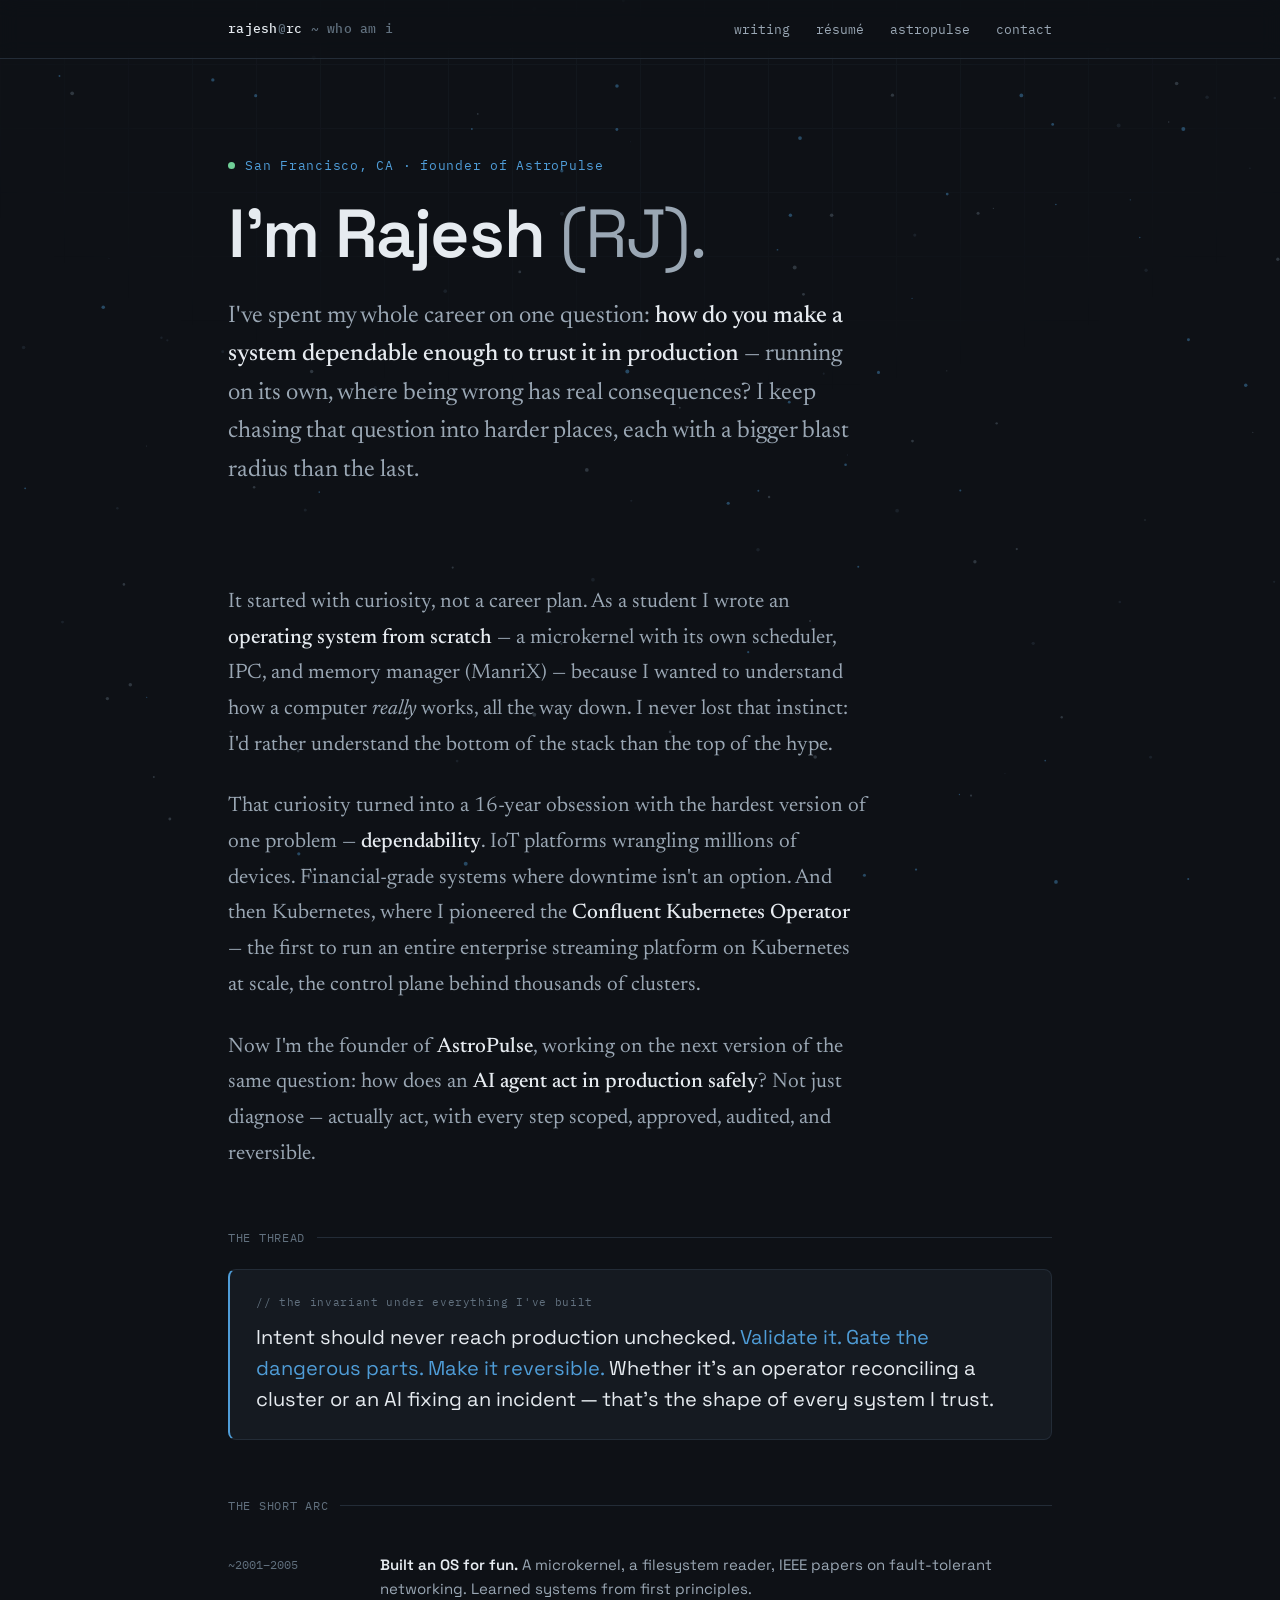
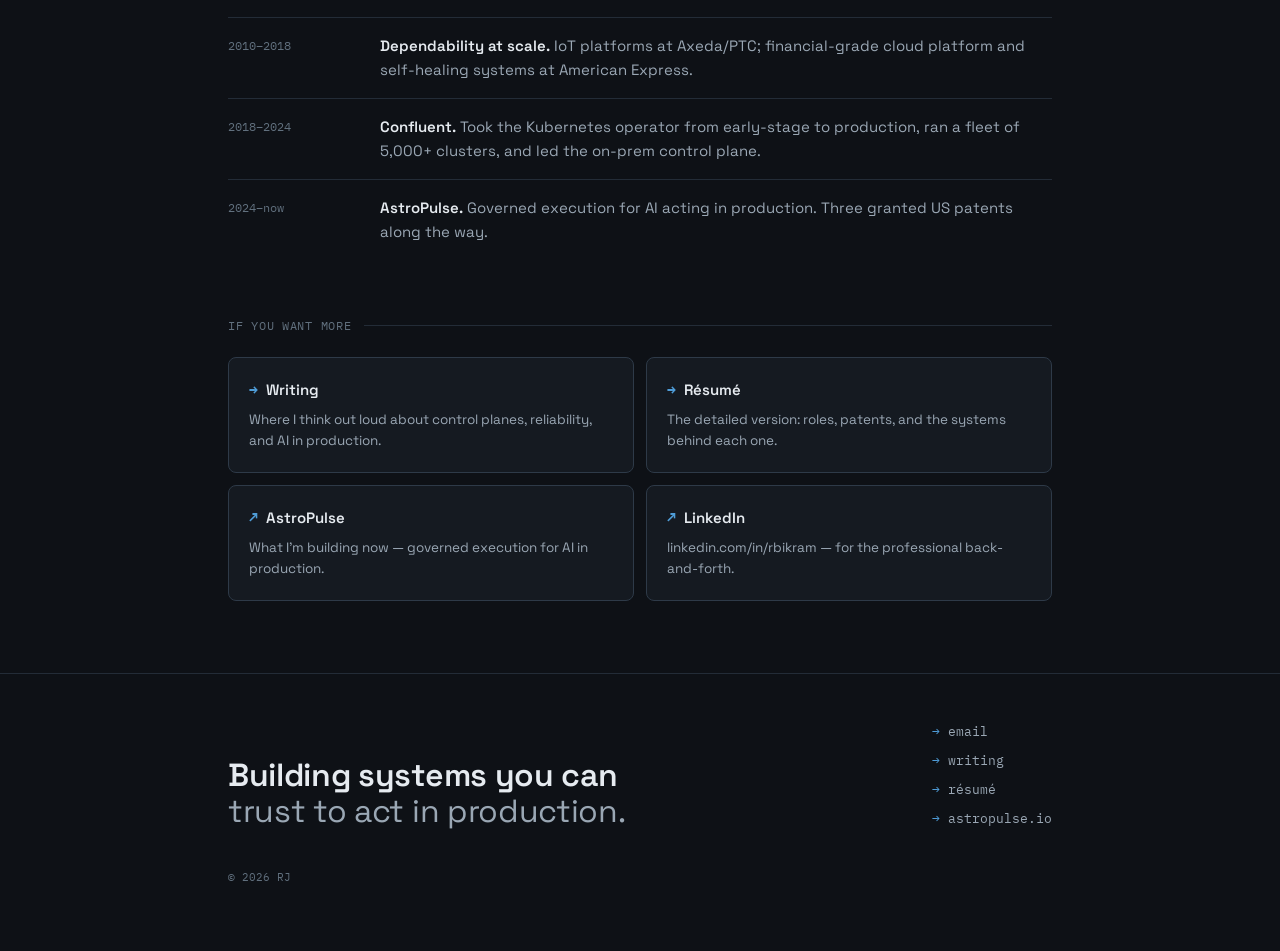
==== index.html @ f3b56bf0 "Tighten hero, expand résumé entries, RJ branding, Makefile, deploy docs - Landing hero: short person" ====
<!DOCTYPE html>
<html lang="en">
<head>
<meta charset="UTF-8" />
<meta name="viewport" content="width=device-width, initial-scale=1.0" />
<title>RJ — Who am I</title>
<meta name="description" content="I'm Rajesh — I build systems you can trust to act when failure isn't an option. 16 years on control planes: from a microkernel OS written for fun, to the Confluent Kubernetes Operator, to AstroPulse, where AI acts in production safely." />
<meta property="og:title" content="RJ — Who am I" />
<meta property="og:description" content="I build systems you can trust to act when failure isn't an option. From a microkernel OS to the Confluent Kubernetes Operator to AstroPulse." />
<meta property="og:type" content="website" />
<link rel="icon" href="favicon.svg" type="image/svg+xml" />
<link rel="preconnect" href="https://fonts.googleapis.com" />
<link rel="preconnect" href="https://fonts.gstatic.com" crossorigin />
<link href="https://fonts.googleapis.com/css2?family=Space+Grotesk:wght@400;500;600;700&family=IBM+Plex+Mono:wght@400;500;600&family=Newsreader:opsz,wght@6..72,400;6..72,500&display=swap" rel="stylesheet" />
<style>
  :root {
    --bg: #0E1116;
    --panel: #151A21;
    --panel-2: #1B222B;
    --line: #232C37;
    --line-bright: #2E3A48;
    --ink: #E6EBF0;
    --ink-dim: #9AA7B4;
    --ink-faint: #61707E;
    --accent: #4F9DD8;
    --accent-dim: #2A4A63;
    --signal: #6FCF97;
    --warn: #D8A14F;
    --display: 'Space Grotesk', sans-serif;
    --mono: 'IBM Plex Mono', monospace;
    --serif: 'Newsreader', serif;
  }

  * { box-sizing: border-box; margin: 0; padding: 0; }

  html { scroll-behavior: smooth; }
  @media (prefers-reduced-motion: reduce) {
    html { scroll-behavior: auto; }
    * { animation: none !important; transition: none !important; }
  }

  body {
    background: var(--bg);
    color: var(--ink);
    font-family: var(--display);
    font-size: 16px;
    line-height: 1.6;
    -webkit-font-smoothing: antialiased;
    overflow-x: hidden;
  }

  ::selection { background: var(--accent-dim); color: #fff; }
  a { color: inherit; text-decoration: none; }
  .wrap { max-width: 880px; margin: 0 auto; padding: 0 28px; }

  /* background grid */
  .grid-bg {
    position: fixed; inset: 0; z-index: 0; pointer-events: none;
    background-image:
      linear-gradient(var(--line) 1px, transparent 1px),
      linear-gradient(90deg, var(--line) 1px, transparent 1px);
    background-size: 64px 64px;
    opacity: 0.25;
    mask-image: radial-gradient(ellipse 80% 60% at 50% 0%, #000 30%, transparent 75%);
  }

  #particle-canvas {
    position: fixed;
    inset: 0;
    z-index: 0;
    pointer-events: none;
    opacity: 0.4;
  }

  /* top bar */
  header.top {
    position: sticky; top: 0; z-index: 50;
    backdrop-filter: blur(10px);
    background: rgba(14,17,22,0.78);
    border-bottom: 1px solid var(--line);
  }
  .top-inner { display: flex; align-items: center; justify-content: space-between; height: 58px; max-width: 880px; margin: 0 auto; padding: 0 28px; }
  .brand { font-family: var(--mono); font-size: 13px; letter-spacing: 0.02em; color: var(--ink); font-weight: 500; white-space: nowrap; }
  .brand .dim { color: var(--ink-faint); }
  nav.links { display: flex; gap: 26px; }
  nav.links a { font-family: var(--mono); font-size: 12.5px; color: var(--ink-dim); transition: color .15s; }
  nav.links a:hover { color: var(--accent); }
  @media (max-width: 640px){ nav.links { gap: 16px; } nav.links a:nth-child(3){ display:none; } .brand-suf{ display:none; } }

  /* hero */
  section.hero { position: relative; z-index: 1; padding: 96px 0 56px; }
  .eyebrow {
    font-family: var(--mono); font-size: 12.5px; color: var(--accent);
    letter-spacing: 0.06em; margin-bottom: 24px; display: flex; align-items: center; gap: 10px;
  }
  .eyebrow .dot { width: 7px; height: 7px; border-radius: 50%; background: var(--signal); box-shadow: 0 0 0 0 rgba(111,207,151,.5); animation: pulse 2.6s infinite; }
  @keyframes pulse { 0%{box-shadow:0 0 0 0 rgba(111,207,151,.45);} 70%{box-shadow:0 0 0 7px rgba(111,207,151,0);} 100%{box-shadow:0 0 0 0 rgba(111,207,151,0);} }

  h1.hero-title {
    font-family: var(--display); font-weight: 600; letter-spacing: -0.02em;
    font-size: clamp(38px, 7vw, 68px); line-height: 1.03; margin-bottom: 28px;
  }
  h1.hero-title .soft { color: var(--ink-dim); font-weight: 400; }
  .hero-lede {
    font-family: var(--serif); font-size: clamp(19px, 2.6vw, 24px); line-height: 1.6;
    color: var(--ink-dim); max-width: 640px;
  }
  .hero-lede strong { color: var(--ink); font-weight: 500; }

  /* prose story */
  section.story { position: relative; z-index: 1; padding: 40px 0 8px; }
  .story p {
    font-family: var(--serif); font-size: clamp(18px, 2.2vw, 21px); line-height: 1.7;
    color: var(--ink-dim); max-width: 640px; margin-bottom: 26px;
  }
  .story p strong { color: var(--ink); font-weight: 500; }
  .story p a { color: var(--accent); border-bottom: 1px solid var(--accent-dim); transition: border-color .15s; }
  .story p a:hover { border-color: var(--accent); }

  .sec-label {
    font-family: var(--mono); font-size: 12px; color: var(--ink-faint);
    letter-spacing: 0.06em; text-transform: uppercase; margin: 56px 0 22px;
    display: flex; align-items: center; gap: 12px;
  }
  .sec-label::after { content: ""; flex: 1; height: 1px; background: var(--line); }

  /* the thread — pulled out, mono, like a system invariant */
  .thread {
    border: 1px solid var(--line); border-left: 2px solid var(--accent);
    background: var(--panel); border-radius: 8px; padding: 24px 26px; margin: 8px 0 8px;
  }
  .thread .k { font-family: var(--mono); font-size: 11px; color: var(--ink-faint); letter-spacing: .06em; margin-bottom: 10px; }
  .thread p { font-family: var(--display); font-size: clamp(17px, 2.2vw, 20px); line-height: 1.55; color: var(--ink); max-width: none; margin: 0; }
  .thread p em { color: var(--accent); font-style: normal; }

  /* timeline chips */
  .arc { display: flex; flex-direction: column; gap: 0; margin-top: 4px; }
  .arc .step { display: grid; grid-template-columns: 130px 1fr; gap: 22px; padding: 16px 0; border-top: 1px solid var(--line); }
  .arc .step:first-child { border-top: none; }
  .arc .when { font-family: var(--mono); font-size: 12px; color: var(--ink-faint); padding-top: 2px; }
  .arc .what { font-size: 15px; color: var(--ink-dim); line-height: 1.6; }
  .arc .what b { color: var(--ink); font-weight: 600; }
  .arc .what a { color: var(--accent); }
  .arc .what a:hover { text-decoration: underline; }
  @media (max-width: 600px){ .arc .step { grid-template-columns: 1fr; gap: 4px; } }

  /* cards / links out */
  .cards { display: grid; grid-template-columns: 1fr 1fr; gap: 12px; margin-top: 4px; }
  .card {
    border: 1px solid var(--line-bright); border-radius: 8px; background: var(--panel);
    padding: 20px; transition: border-color .15s, transform .15s;
    display: block;
  }
  .card:hover { border-color: var(--accent-dim); transform: translateY(-2px); }
  .card .t { font-family: var(--display); font-weight: 600; font-size: 15px; color: var(--ink); display: flex; align-items: center; gap: 8px; }
  .card .t .ar { color: var(--accent); font-family: var(--mono); }
  .card .d { font-size: 13.5px; color: var(--ink-dim); margin-top: 8px; line-height: 1.55; }
  @media (max-width: 560px){ .cards { grid-template-columns: 1fr; } }

  /* footer */
  footer.foot { position: relative; z-index: 1; border-top: 1px solid var(--line); padding: 48px 0 64px; margin-top: 64px; }
  .foot-grid { display: flex; justify-content: space-between; align-items: flex-end; flex-wrap: wrap; gap: 24px; }
  .foot-cta { font-family: var(--display); font-weight: 600; font-size: clamp(22px, 4vw, 32px); letter-spacing: -0.01em; line-height: 1.12; }
  .foot-cta .soft { color: var(--ink-dim); font-weight: 400; }
  .foot-links { display: flex; flex-direction: column; gap: 8px; }
  .foot-links a { font-family: var(--mono); font-size: 13px; color: var(--ink-dim); transition: .15s; display: inline-flex; gap: 8px; align-items: center; }
  .foot-links a:hover { color: var(--accent); }
  .foot-links a .ar { color: var(--accent); }
  .foot-base { font-family: var(--mono); font-size: 11px; color: var(--ink-faint); margin-top: 40px; display: flex; justify-content: space-between; flex-wrap: wrap; gap: 10px; }

  /* reveal — only hidden when JS present, so no-JS / crawlers / previews see everything */
  .js .reveal { opacity: 0; transform: translateY(14px); transition: opacity .6s ease, transform .6s ease; }
  .js .reveal.in { opacity: 1; transform: none; }
  @media (prefers-reduced-motion: reduce){ .js .reveal { opacity: 1; transform: none; } }

  :focus-visible { outline: 2px solid var(--accent); outline-offset: 3px; border-radius: 3px; }
</style>
</head>
<body>
<div class="grid-bg" aria-hidden="true"></div>
<canvas id="particle-canvas" aria-hidden="true"></canvas>

<header class="top">
  <div class="top-inner">
    <div class="brand"><a href="index.html" title="Home">rajesh<span class="dim">@</span>rc</a><span class="dim brand-suf"> ~ who am i</span></div>
    <nav class="links">
      <a href="blog/index.html" title="Read my writing">writing</a>
      <a href="resume.html" title="My résumé">résumé</a>
      <a href="https://astropulse.io" target="_blank" rel="noopener" title="AstroPulse — what I'm building">astropulse</a>
      <a href="#contact" title="Get in touch">contact</a>
    </nav>
  </div>
</header>

<main>
  <!-- HERO -->
  <section class="hero">
    <div class="wrap">
      <div class="eyebrow reveal"><span class="dot"></span> San Francisco, CA · founder of AstroPulse</div>
      <h1 class="hero-title reveal">I'm Rajesh <span class="soft">(RJ).</span></h1>
      <p class="hero-lede reveal">
        I've spent my whole career on one question: <strong>how do you make a system dependable enough
        to trust it in production</strong> — running on its own, where being wrong has real consequences?
        I keep chasing that question into harder places, each with a bigger blast radius than the last.
      </p>
    </div>
  </section>

  <!-- STORY -->
  <section class="story">
    <div class="wrap">
      <p class="reveal">
        It started with curiosity, not a career plan. As a student I wrote an <strong>operating system from
        scratch</strong> — a microkernel with its own scheduler, IPC, and memory manager (ManriX) —
        because I wanted to understand how a computer <em>really</em> works, all the way down. I never lost
        that instinct: I'd rather understand the bottom of the stack than the top of the hype.
      </p>
      <p class="reveal">
        That curiosity turned into a 16-year obsession with the hardest version of one problem —
        <strong>dependability</strong>. IoT platforms wrangling millions of devices. Financial-grade systems
        where downtime isn't an option. And then Kubernetes, where I pioneered the
        <strong>Confluent Kubernetes Operator</strong> — the first to run an entire enterprise streaming
        platform on Kubernetes at scale, the control plane behind thousands of clusters.
      </p>
      <p class="reveal">
        Now I'm the founder of <strong>AstroPulse</strong>, working on the next version of the same question:
        how does an <strong>AI agent act in production safely</strong>? Not just diagnose — actually act, with
        every step scoped, approved, audited, and reversible.
      </p>

      <!-- THE THREAD -->
      <div class="sec-label reveal">the thread</div>
      <div class="thread reveal">
        <div class="k">// the invariant under everything I've built</div>
        <p>Intent should never reach production unchecked. <em>Validate it. Gate the dangerous parts. Make it reversible.</em> Whether it's an operator reconciling a cluster or an AI fixing an incident — that's the shape of every system I trust.</p>
      </div>

      <!-- THE ARC -->
      <div class="sec-label reveal">the short arc</div>
      <div class="arc reveal">
        <div class="step">
          <div class="when">~2001–2005</div>
          <div class="what"><b>Built an OS for fun.</b> A microkernel, a filesystem reader, IEEE papers on fault-tolerant networking. Learned systems from first principles.</div>
        </div>
        <div class="step">
          <div class="when">2010–2018</div>
          <div class="what"><b>Dependability at scale.</b> IoT platforms at Axeda/PTC; financial-grade cloud platform and self-healing systems at American Express.</div>
        </div>
        <div class="step">
          <div class="when">2018–2024</div>
          <div class="what"><b>Confluent.</b> Took the Kubernetes operator from early-stage to production, ran a fleet of 5,000+ clusters, and led the on-prem control plane.</div>
        </div>
        <div class="step">
          <div class="when">2024–now</div>
          <div class="what"><b>AstroPulse.</b> Governed execution for AI acting in production. Three granted US patents along the way.</div>
        </div>
      </div>

      <!-- WHERE TO GO -->
      <div class="sec-label reveal">if you want more</div>
      <div class="cards reveal">
        <a class="card" href="blog/index.html" title="Read my writing">
          <div class="t"><span class="ar">→</span> Writing</div>
          <div class="d">Where I think out loud about control planes, reliability, and AI in production.</div>
        </a>
        <a class="card" href="resume.html" title="My résumé">
          <div class="t"><span class="ar">→</span> Résumé</div>
          <div class="d">The detailed version: roles, patents, and the systems behind each one.</div>
        </a>
        <a class="card" href="https://astropulse.io" target="_blank" rel="noopener" title="AstroPulse — what I'm building">
          <div class="t"><span class="ar">↗</span> AstroPulse</div>
          <div class="d">What I'm building now — governed execution for AI in production.</div>
        </a>
        <a class="card" href="https://www.linkedin.com/in/rbikram/" target="_blank" rel="noopener" title="Connect on LinkedIn">
          <div class="t"><span class="ar">↗</span> LinkedIn</div>
          <div class="d">linkedin.com/in/rbikram — for the professional back-and-forth.</div>
        </a>
      </div>
    </div>
  </section>
</main>

<!-- CONTACT / FOOTER -->
<footer class="foot" id="contact">
  <div class="wrap">
    <div class="foot-grid">
      <div class="foot-cta reveal">
        Building systems you can<br /><span class="soft">trust to act in production.</span>
      </div>
      <div class="foot-links reveal">
        <a class="email-link" data-u="rajesh.rc" data-d="gmail.com" href="#" title="Email me"><span class="ar">→</span> email</a>
        <a href="blog/index.html" title="Read my writing"><span class="ar">→</span> writing</a>
        <a href="resume.html" title="My résumé"><span class="ar">→</span> résumé</a>
        <a href="https://astropulse.io" target="_blank" rel="noopener" title="AstroPulse — what I'm building"><span class="ar">→</span> astropulse.io</a>
      </div>
    </div>
    <div class="foot-base">
      <span>© <span class="year">2026</span> RJ</span>
    </div>
  </div>
</footer>

<script>
  document.documentElement.classList.add('js');
  // copyright year, kept current automatically (HTML has a fallback for no-JS)
  document.querySelectorAll('.year').forEach((e) => { e.textContent = new Date().getFullYear(); });
  // assemble email at runtime so it never appears in the page source (anti-scrape)
  document.querySelectorAll('.email-link').forEach((a) => {
    const addr = a.dataset.u + '@' + a.dataset.d;
    a.setAttribute('href', 'mailto:' + addr);
    a.setAttribute('aria-label', 'Email ' + addr);
  });
  const io = new IntersectionObserver((entries) => {
    for (const e of entries) {
      if (e.isIntersecting) { e.target.classList.add('in'); io.unobserve(e.target); }
    }
  }, { threshold: 0.12, rootMargin: '0px 0px -40px 0px' });
  document.querySelectorAll('.reveal').forEach((el, i) => {
    el.style.transitionDelay = Math.min(i * 35, 180) + 'ms';
    io.observe(el);
  });
</script>
<script>
  const canvas = document.getElementById('particle-canvas');
  const ctx = canvas.getContext('2d');
  let particles = [];
  let mouse = { x: null, y: null, radius: 100 };

  function resizeCanvas() {
    canvas.width = window.innerWidth;
    canvas.height = window.innerHeight;
  }
  window.addEventListener('resize', resizeCanvas);
  resizeCanvas();

  window.addEventListener('mousemove', (e) => {
    mouse.x = e.x;
    mouse.y = e.y;
  });
  window.addEventListener('mouseout', () => {
    mouse.x = null;
    mouse.y = null;
  });

  class Particle {
    constructor(x, y, dirX, dirY, size, color) {
      this.x = x;
      this.y = y;
      this.dirX = dirX;
      this.dirY = dirY;
      this.size = size;
      this.color = color;
      this.baseX = this.x;
      this.baseY = this.y;
      this.density = (Math.random() * 30) + 10;
    }
    draw() {
      ctx.beginPath();
      ctx.arc(this.x, this.y, this.size, 0, Math.PI * 2, false);
      ctx.fillStyle = this.color;
      ctx.fill();
    }
    update() {
      let dx = mouse.x - this.x;
      let dy = mouse.y - this.y;
      let distance = Math.sqrt(dx * dx + dy * dy);
      let forceDirX = dx / distance;
      let forceDirY = dy / distance;
      let maxDist = mouse.radius;
      let force = (maxDist - distance) / maxDist;
      let dirX = this.dirX;
      let dirY = this.dirY;

      if (distance < mouse.radius) {
        dirX -= forceDirX * force * this.density * 0.1;
        dirY -= forceDirY * force * this.density * 0.1;
      }

      if (this.x > canvas.width || this.x < 0) { this.dirX = -this.dirX; }
      if (this.y > canvas.height || this.y < 0) { this.dirY = -this.dirY; }
      
      this.x += this.dirX;
      this.y += this.dirY;
      this.draw();
    }
  }

  function init() {
    particles = [];
    const particleCount = Math.floor((canvas.width * canvas.height) / 9000);
    const colors = ['#2E3A48', '#4F9DD8', '#61707E'];
    for (let i = 0; i < particleCount; i++) {
      let size = (Math.random() * 1.5) + 0.5;
      let x = (Math.random() * (innerWidth - size * 2) + size);
      let y = (Math.random() * (innerHeight - size * 2) + size);
      let dirX = (Math.random() * .4) - .2;
      let dirY = (Math.random() * .4) - .2;
      let color = colors[Math.floor(Math.random() * colors.length)];
      particles.push(new Particle(x, y, dirX, dirY, size, color));
    }
  }

  function animate() {
    requestAnimationFrame(animate);
    ctx.clearRect(0, 0, innerWidth, innerHeight);
    for (let i = 0; i < particles.length; i++) {
      particles[i].update();
    }
  }

  init();
  animate();

  // Re-init on resize to adjust particle density
  let resizeTimer;
  window.addEventListener('resize', () => {
    clearTimeout(resizeTimer);
    resizeTimer = setTimeout(() => {
      resizeCanvas();
      init();
    }, 250);
  });
</script>
</body>
</html>
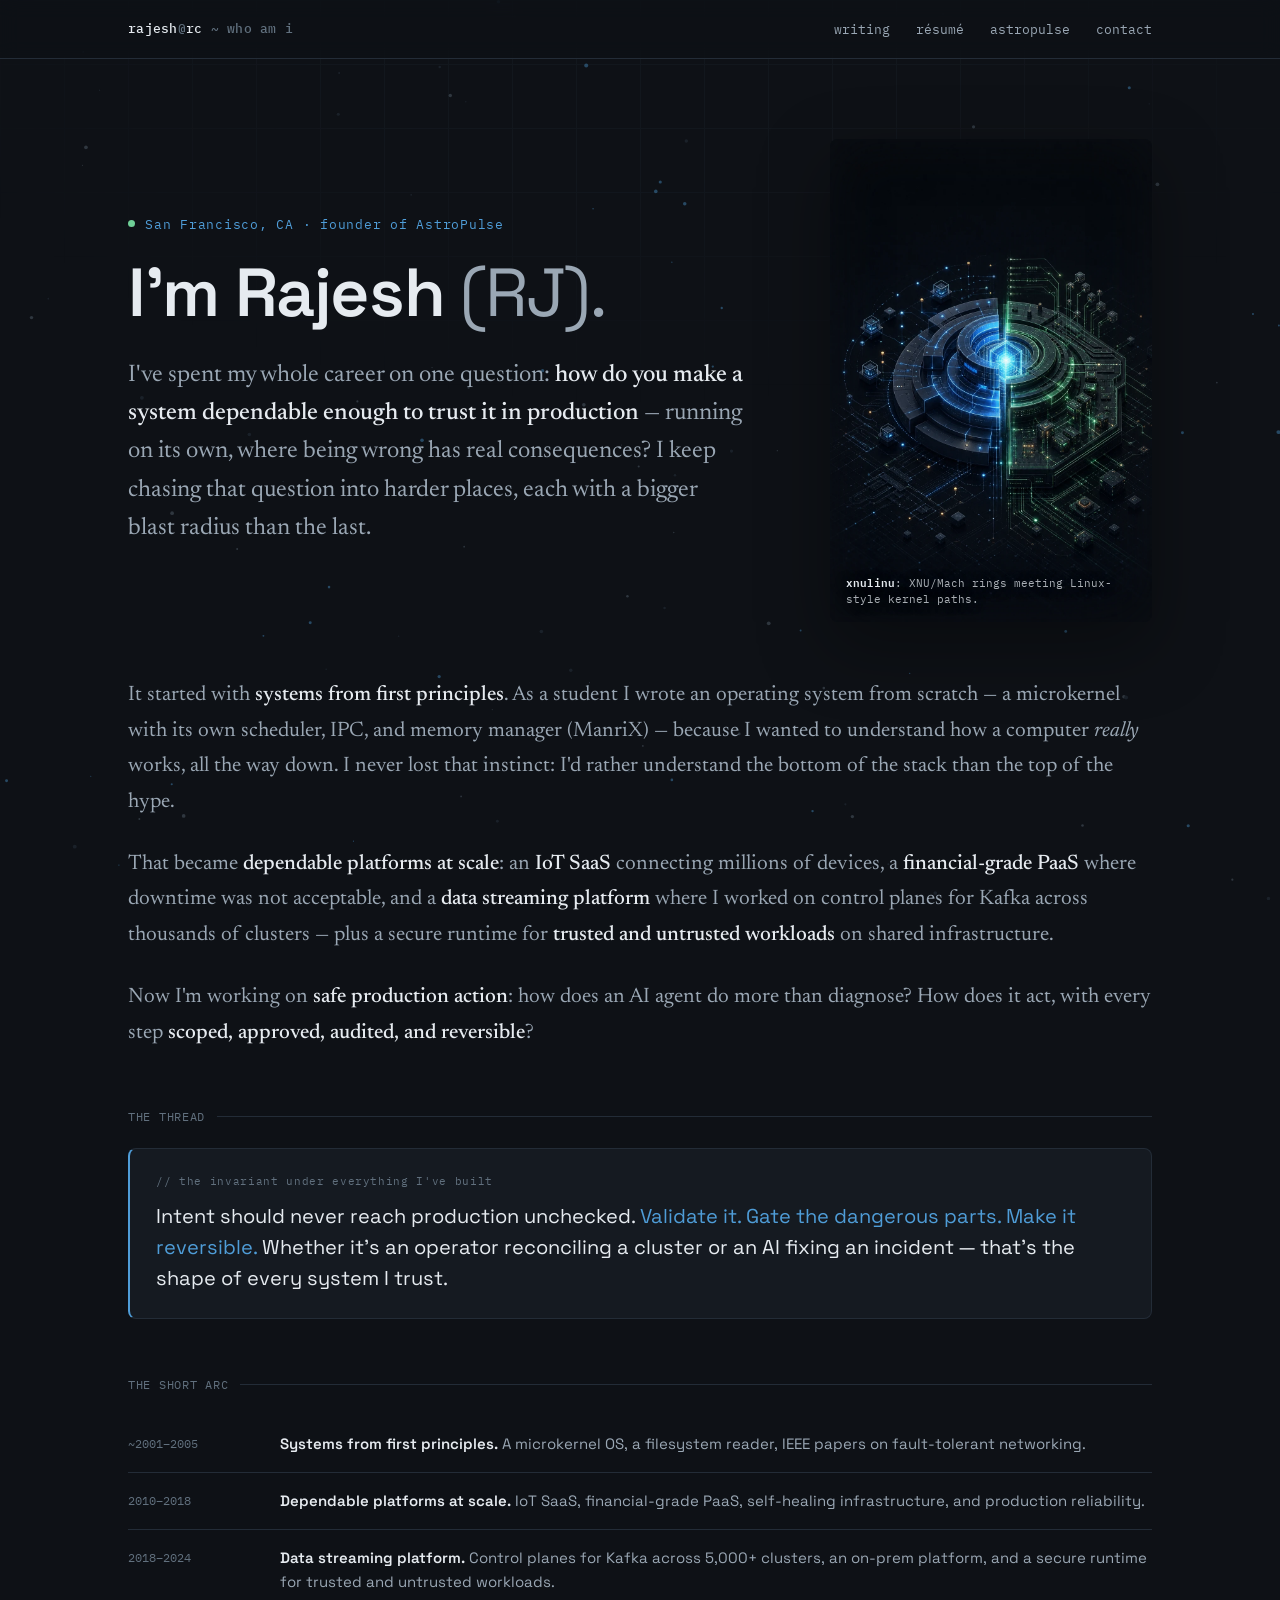
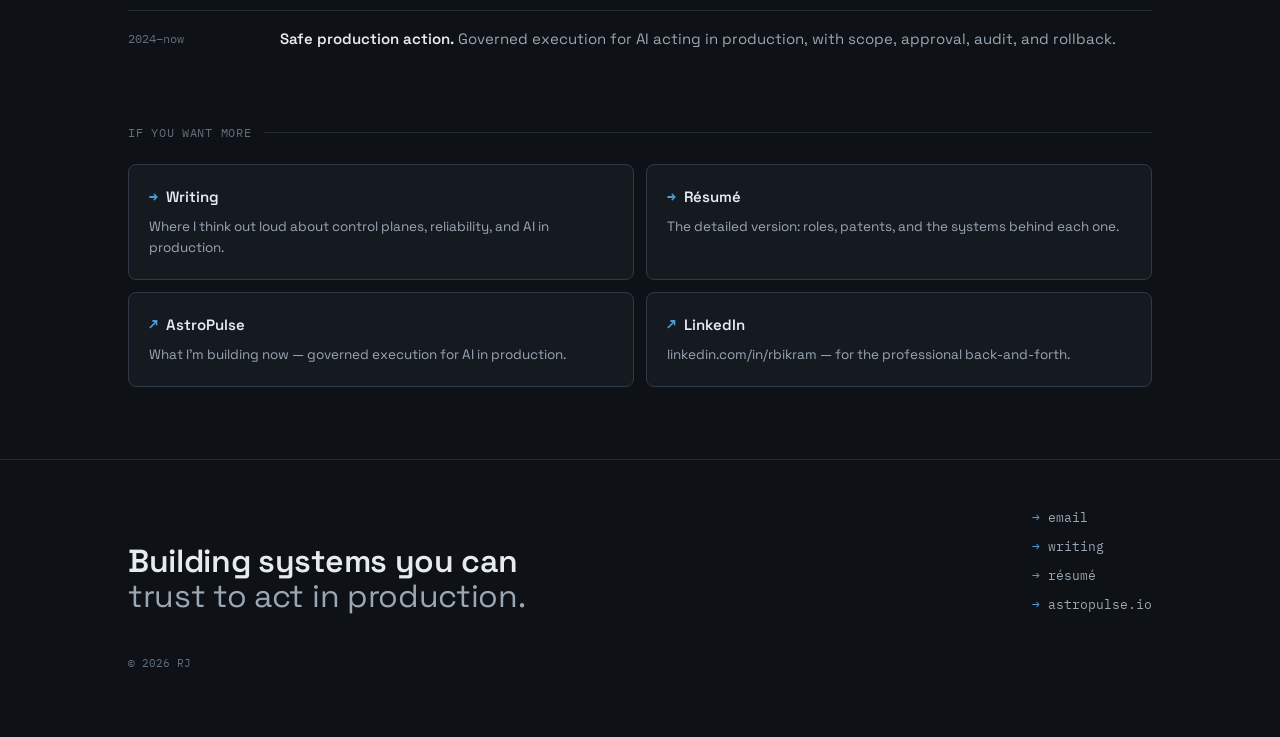
==== commit 76c7af7a: "Add image-driven blog layout and landing hero visual - Landing: hero image panel on the right (kerne" ====
--- a/index.html
+++ b/index.html
@@ -51,7 +51,7 @@
 
   ::selection { background: var(--accent-dim); color: #fff; }
   a { color: inherit; text-decoration: none; }
-  .wrap { max-width: 880px; margin: 0 auto; padding: 0 28px; }
+  .wrap { max-width: 1080px; margin: 0 auto; padding: 0 28px; }
 
   /* background grid */
   .grid-bg {
@@ -79,7 +79,7 @@
     background: rgba(14,17,22,0.78);
     border-bottom: 1px solid var(--line);
   }
-  .top-inner { display: flex; align-items: center; justify-content: space-between; height: 58px; max-width: 880px; margin: 0 auto; padding: 0 28px; }
+  .top-inner { display: flex; align-items: center; justify-content: space-between; height: 58px; max-width: 1080px; margin: 0 auto; padding: 0 28px; }
   .brand { font-family: var(--mono); font-size: 13px; letter-spacing: 0.02em; color: var(--ink); font-weight: 500; white-space: nowrap; }
   .brand .dim { color: var(--ink-faint); }
   nav.links { display: flex; gap: 26px; }
@@ -88,7 +88,7 @@
   @media (max-width: 640px){ nav.links { gap: 16px; } nav.links a:nth-child(3){ display:none; } .brand-suf{ display:none; } }
 
   /* hero */
-  section.hero { position: relative; z-index: 1; padding: 96px 0 56px; }
+  section.hero { position: relative; z-index: 1; padding: 80px 0 28px; }
   .eyebrow {
     font-family: var(--mono); font-size: 12.5px; color: var(--accent);
     letter-spacing: 0.06em; margin-bottom: 24px; display: flex; align-items: center; gap: 10px;
@@ -96,6 +96,13 @@
   .eyebrow .dot { width: 7px; height: 7px; border-radius: 50%; background: var(--signal); box-shadow: 0 0 0 0 rgba(111,207,151,.5); animation: pulse 2.6s infinite; }
   @keyframes pulse { 0%{box-shadow:0 0 0 0 rgba(111,207,151,.45);} 70%{box-shadow:0 0 0 7px rgba(111,207,151,0);} 100%{box-shadow:0 0 0 0 rgba(111,207,151,0);} }
 
+  .hero-wrap {
+    display: grid;
+    grid-template-columns: minmax(0, 620px) minmax(260px, 1fr);
+    gap: clamp(36px, 7vw, 82px);
+    align-items: center;
+  }
+  .hero-copy { min-width: 0; }
   h1.hero-title {
     font-family: var(--display); font-weight: 600; letter-spacing: -0.02em;
     font-size: clamp(38px, 7vw, 68px); line-height: 1.03; margin-bottom: 28px;
@@ -106,12 +113,102 @@
     color: var(--ink-dim); max-width: 640px;
   }
   .hero-lede strong { color: var(--ink); font-weight: 500; }
+  .hero-visual {
+    position: relative;
+    width: 100%;
+    margin-left: auto;
+    aspect-ratio: 2 / 3;
+    border-radius: 8px;
+    overflow: hidden;
+    background: var(--panel);
+    box-shadow: 0 24px 70px rgba(0, 0, 0, 0.34);
+  }
+  .hero-visual img {
+    display: block;
+    width: 100%;
+    height: 100%;
+    object-fit: cover;
+  }
+  .hero-visual::before,
+  .hero-visual::after {
+    content: "";
+    position: absolute;
+    inset: 0;
+    pointer-events: none;
+    z-index: 1;
+  }
+  .hero-visual::before {
+    background:
+      linear-gradient(180deg, transparent 0%, rgba(111, 207, 151, 0.13) 48%, transparent 52%),
+      linear-gradient(90deg, rgba(79, 157, 216, 0.16), transparent 42%, rgba(111, 207, 151, 0.12));
+    mix-blend-mode: screen;
+    opacity: 0.58;
+    transform: translateY(-100%);
+    animation: kernel-scan 6.5s ease-in-out infinite;
+  }
+  .hero-visual::after {
+    border-radius: 8px;
+    box-shadow: inset 0 0 55px rgba(14, 17, 22, 0.76);
+  }
+  .hero-legend {
+    position: absolute;
+    left: 16px;
+    right: 16px;
+    bottom: 14px;
+    z-index: 2;
+    font-family: var(--mono);
+    font-size: 11px;
+    line-height: 1.45;
+    color: rgba(230, 235, 240, 0.74);
+    text-shadow: 0 1px 12px rgba(0, 0, 0, 0.8);
+  }
+  .hero-legend b { color: var(--ink); font-weight: 600; }
+  .kernel-signal {
+    position: absolute;
+    border: 1px solid rgba(111, 207, 151, 0.35);
+    border-radius: 50%;
+    opacity: 0;
+    pointer-events: none;
+    animation: kernel-ping 4.8s ease-out infinite;
+  }
+  .kernel-signal.one {
+    width: 32%;
+    aspect-ratio: 1;
+    left: 34%;
+    top: 39%;
+  }
+  .kernel-signal.two {
+    width: 54%;
+    aspect-ratio: 1;
+    left: 23%;
+    top: 28%;
+    animation-delay: 1.45s;
+    border-color: rgba(79, 157, 216, 0.34);
+  }
+  @keyframes kernel-scan {
+    0%, 18% { transform: translateY(-100%); }
+    55%, 100% { transform: translateY(100%); }
+  }
+  @keyframes kernel-ping {
+    0% { transform: scale(0.72); opacity: 0; }
+    18% { opacity: 0.42; }
+    72%, 100% { transform: scale(1.22); opacity: 0; }
+  }
+  @media (max-width: 880px) {
+    section.hero { padding-top: 74px; }
+    .hero-wrap { grid-template-columns: 1fr; }
+    .hero-visual {
+      width: min(100%, 460px);
+      margin: 8px auto 0;
+      aspect-ratio: 16 / 11;
+    }
+  }
 
   /* prose story */
-  section.story { position: relative; z-index: 1; padding: 40px 0 8px; }
+  section.story { position: relative; z-index: 1; padding: 28px 0 8px; }
   .story p {
     font-family: var(--serif); font-size: clamp(18px, 2.2vw, 21px); line-height: 1.7;
-    color: var(--ink-dim); max-width: 640px; margin-bottom: 26px;
+    color: var(--ink-dim); margin-bottom: 26px;
   }
   .story p strong { color: var(--ink); font-weight: 500; }
   .story p a { color: var(--accent); border-bottom: 1px solid var(--accent-dim); transition: border-color .15s; }
@@ -195,14 +292,22 @@
 <main>
   <!-- HERO -->
   <section class="hero">
-    <div class="wrap">
-      <div class="eyebrow reveal"><span class="dot"></span> San Francisco, CA · founder of AstroPulse</div>
-      <h1 class="hero-title reveal">I'm Rajesh <span class="soft">(RJ).</span></h1>
-      <p class="hero-lede reveal">
-        I've spent my whole career on one question: <strong>how do you make a system dependable enough
-        to trust it in production</strong> — running on its own, where being wrong has real consequences?
-        I keep chasing that question into harder places, each with a bigger blast radius than the last.
-      </p>
+    <div class="wrap hero-wrap">
+      <div class="hero-copy">
+        <div class="eyebrow reveal"><span class="dot"></span> San Francisco, CA · founder of AstroPulse</div>
+        <h1 class="hero-title reveal">I'm Rajesh <span class="soft">(RJ).</span></h1>
+        <p class="hero-lede reveal">
+          I've spent my whole career on one question: <strong>how do you make a system dependable enough
+          to trust it in production</strong> — running on its own, where being wrong has real consequences?
+          I keep chasing that question into harder places, each with a bigger blast radius than the last.
+        </p>
+      </div>
+      <figure class="hero-visual reveal">
+        <img src="assets/xnulinu-hero-kernel.webp" width="1024" height="1536" alt="" fetchpriority="high" />
+        <span class="kernel-signal one"></span>
+        <span class="kernel-signal two"></span>
+        <figcaption class="hero-legend"><b>xnulinu</b>: XNU/Mach rings meeting Linux-style kernel paths.</figcaption>
+      </figure>
     </div>
   </section>
 
@@ -210,22 +315,21 @@
   <section class="story">
     <div class="wrap">
       <p class="reveal">
-        It started with curiosity, not a career plan. As a student I wrote an <strong>operating system from
-        scratch</strong> — a microkernel with its own scheduler, IPC, and memory manager (ManriX) —
+        It started with <strong>systems from first principles</strong>. As a student I wrote an operating
+        system from scratch — a microkernel with its own scheduler, IPC, and memory manager (ManriX) —
         because I wanted to understand how a computer <em>really</em> works, all the way down. I never lost
         that instinct: I'd rather understand the bottom of the stack than the top of the hype.
       </p>
       <p class="reveal">
-        That curiosity turned into a 16-year obsession with the hardest version of one problem —
-        <strong>dependability</strong>. IoT platforms wrangling millions of devices. Financial-grade systems
-        where downtime isn't an option. And then Kubernetes, where I pioneered the
-        <strong>Confluent Kubernetes Operator</strong> — the first to run an entire enterprise streaming
-        platform on Kubernetes at scale, the control plane behind thousands of clusters.
+        That became <strong>dependable platforms at scale</strong>: an <strong>IoT SaaS</strong> connecting
+        millions of devices, a <strong>financial-grade PaaS</strong> where downtime was not acceptable,
+        and a <strong>data streaming platform</strong> where I worked on control planes for Kafka across
+        thousands of clusters — plus a secure runtime for <strong>trusted and untrusted workloads</strong>
+        on shared infrastructure.
       </p>
       <p class="reveal">
-        Now I'm the founder of <strong>AstroPulse</strong>, working on the next version of the same question:
-        how does an <strong>AI agent act in production safely</strong>? Not just diagnose — actually act, with
-        every step scoped, approved, audited, and reversible.
+        Now I'm working on <strong>safe production action</strong>: how does an AI agent do more than
+        diagnose? How does it act, with every step <strong>scoped, approved, audited, and reversible</strong>?
       </p>
 
       <!-- THE THREAD -->
@@ -240,19 +344,19 @@
       <div class="arc reveal">
         <div class="step">
           <div class="when">~2001–2005</div>
-          <div class="what"><b>Built an OS for fun.</b> A microkernel, a filesystem reader, IEEE papers on fault-tolerant networking. Learned systems from first principles.</div>
+          <div class="what"><b>Systems from first principles.</b> A microkernel OS, a filesystem reader, IEEE papers on fault-tolerant networking.</div>
         </div>
         <div class="step">
           <div class="when">2010–2018</div>
-          <div class="what"><b>Dependability at scale.</b> IoT platforms at Axeda/PTC; financial-grade cloud platform and self-healing systems at American Express.</div>
+          <div class="what"><b>Dependable platforms at scale.</b> IoT SaaS, financial-grade PaaS, self-healing infrastructure, and production reliability.</div>
         </div>
         <div class="step">
           <div class="when">2018–2024</div>
-          <div class="what"><b>Confluent.</b> Took the Kubernetes operator from early-stage to production, ran a fleet of 5,000+ clusters, and led the on-prem control plane.</div>
+          <div class="what"><b>Data streaming platform.</b> Control planes for Kafka across 5,000+ clusters, an on-prem platform, and a secure runtime for trusted and untrusted workloads.</div>
         </div>
         <div class="step">
           <div class="when">2024–now</div>
-          <div class="what"><b>AstroPulse.</b> Governed execution for AI acting in production. Three granted US patents along the way.</div>
+          <div class="what"><b>Safe production action.</b> Governed execution for AI acting in production, with scope, approval, audit, and rollback.</div>
         </div>
       </div>
 
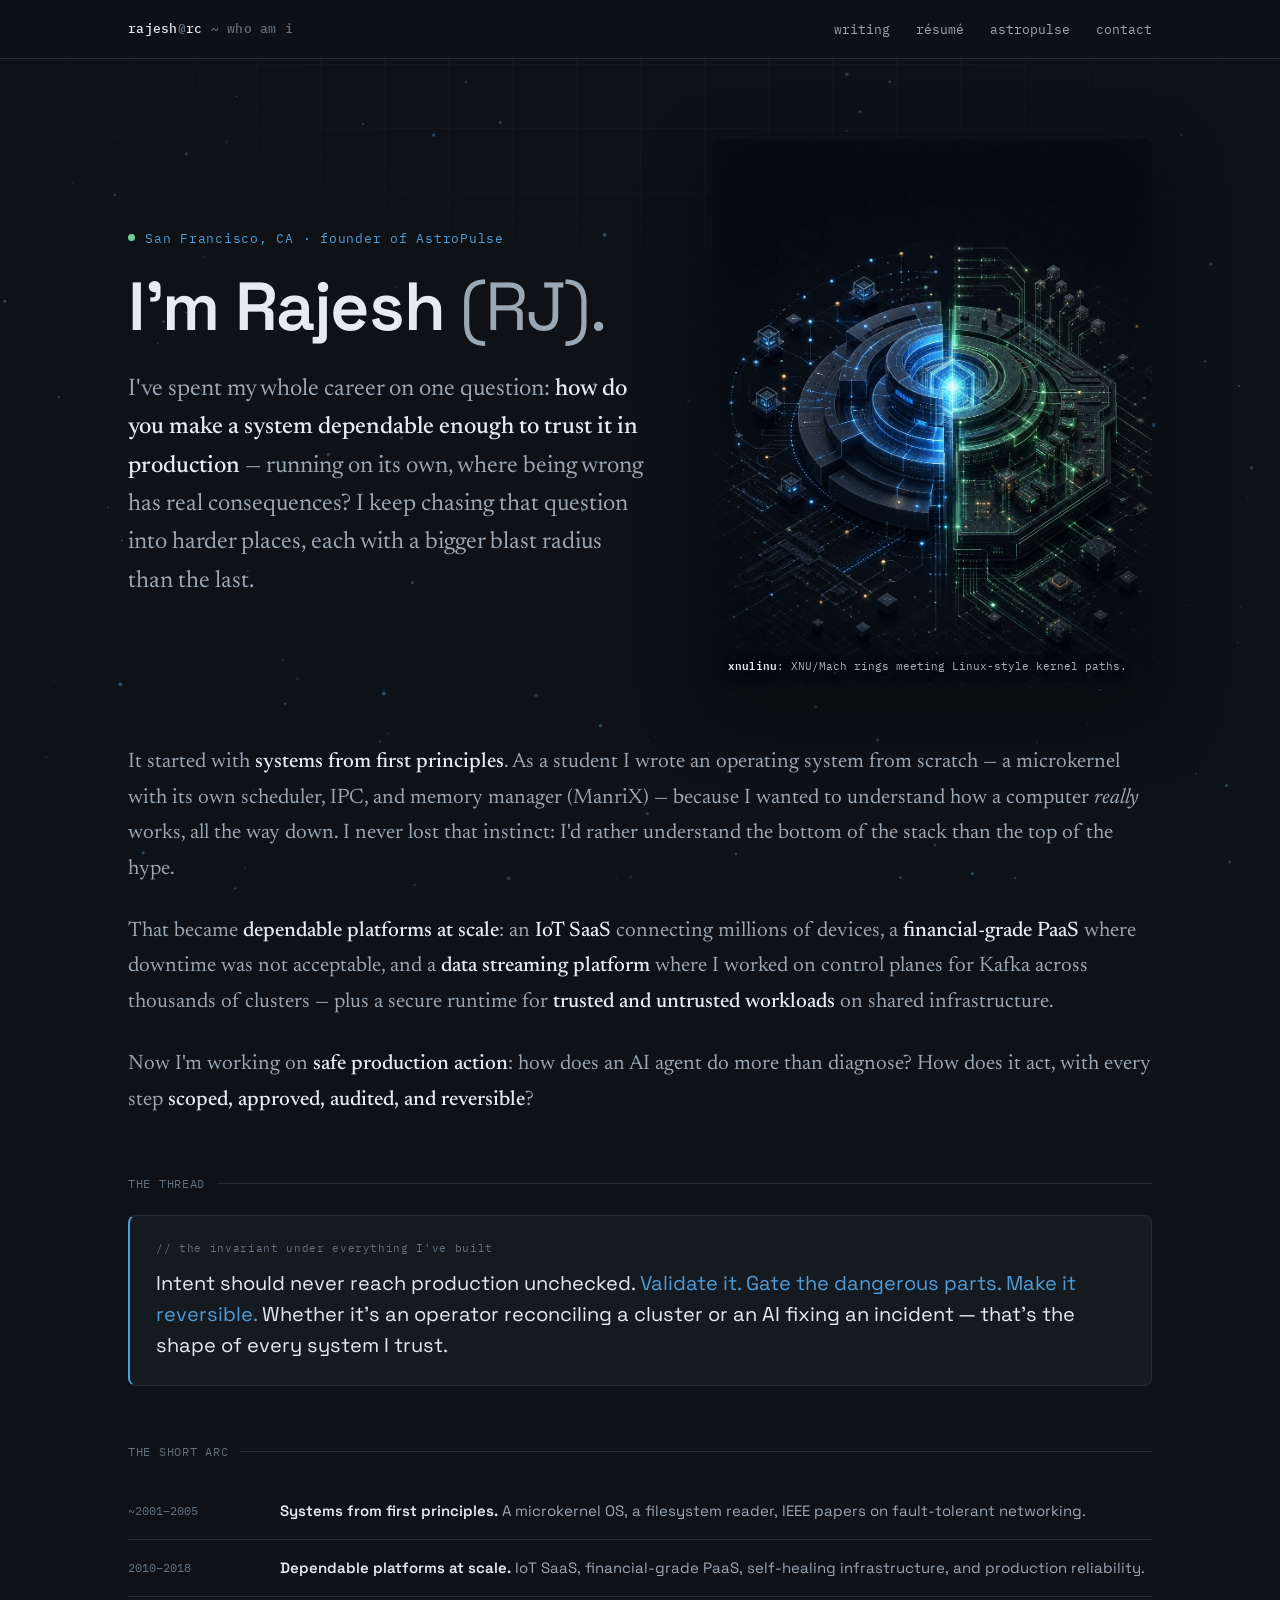
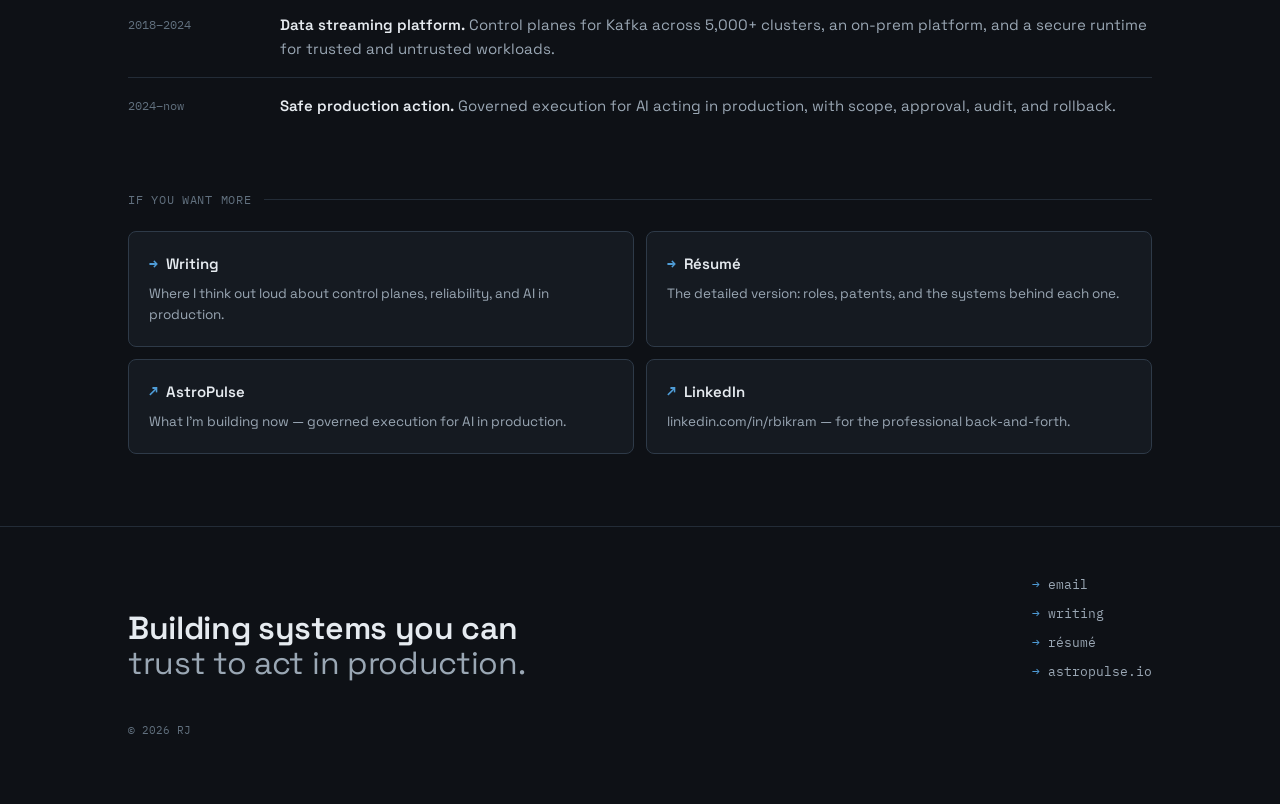
==== commit 5b0faf34: "Enlarge landing hero image (wider, 4:5 ratio for balance)" ====
--- a/index.html
+++ b/index.html
@@ -98,8 +98,8 @@
 
   .hero-wrap {
     display: grid;
-    grid-template-columns: minmax(0, 620px) minmax(260px, 1fr);
-    gap: clamp(36px, 7vw, 82px);
+    grid-template-columns: minmax(0, 520px) minmax(400px, 1fr);
+    gap: clamp(32px, 5vw, 64px);
     align-items: center;
   }
   .hero-copy { min-width: 0; }
@@ -117,7 +117,7 @@
     position: relative;
     width: 100%;
     margin-left: auto;
-    aspect-ratio: 2 / 3;
+    aspect-ratio: 4 / 5;
     border-radius: 8px;
     overflow: hidden;
     background: var(--panel);
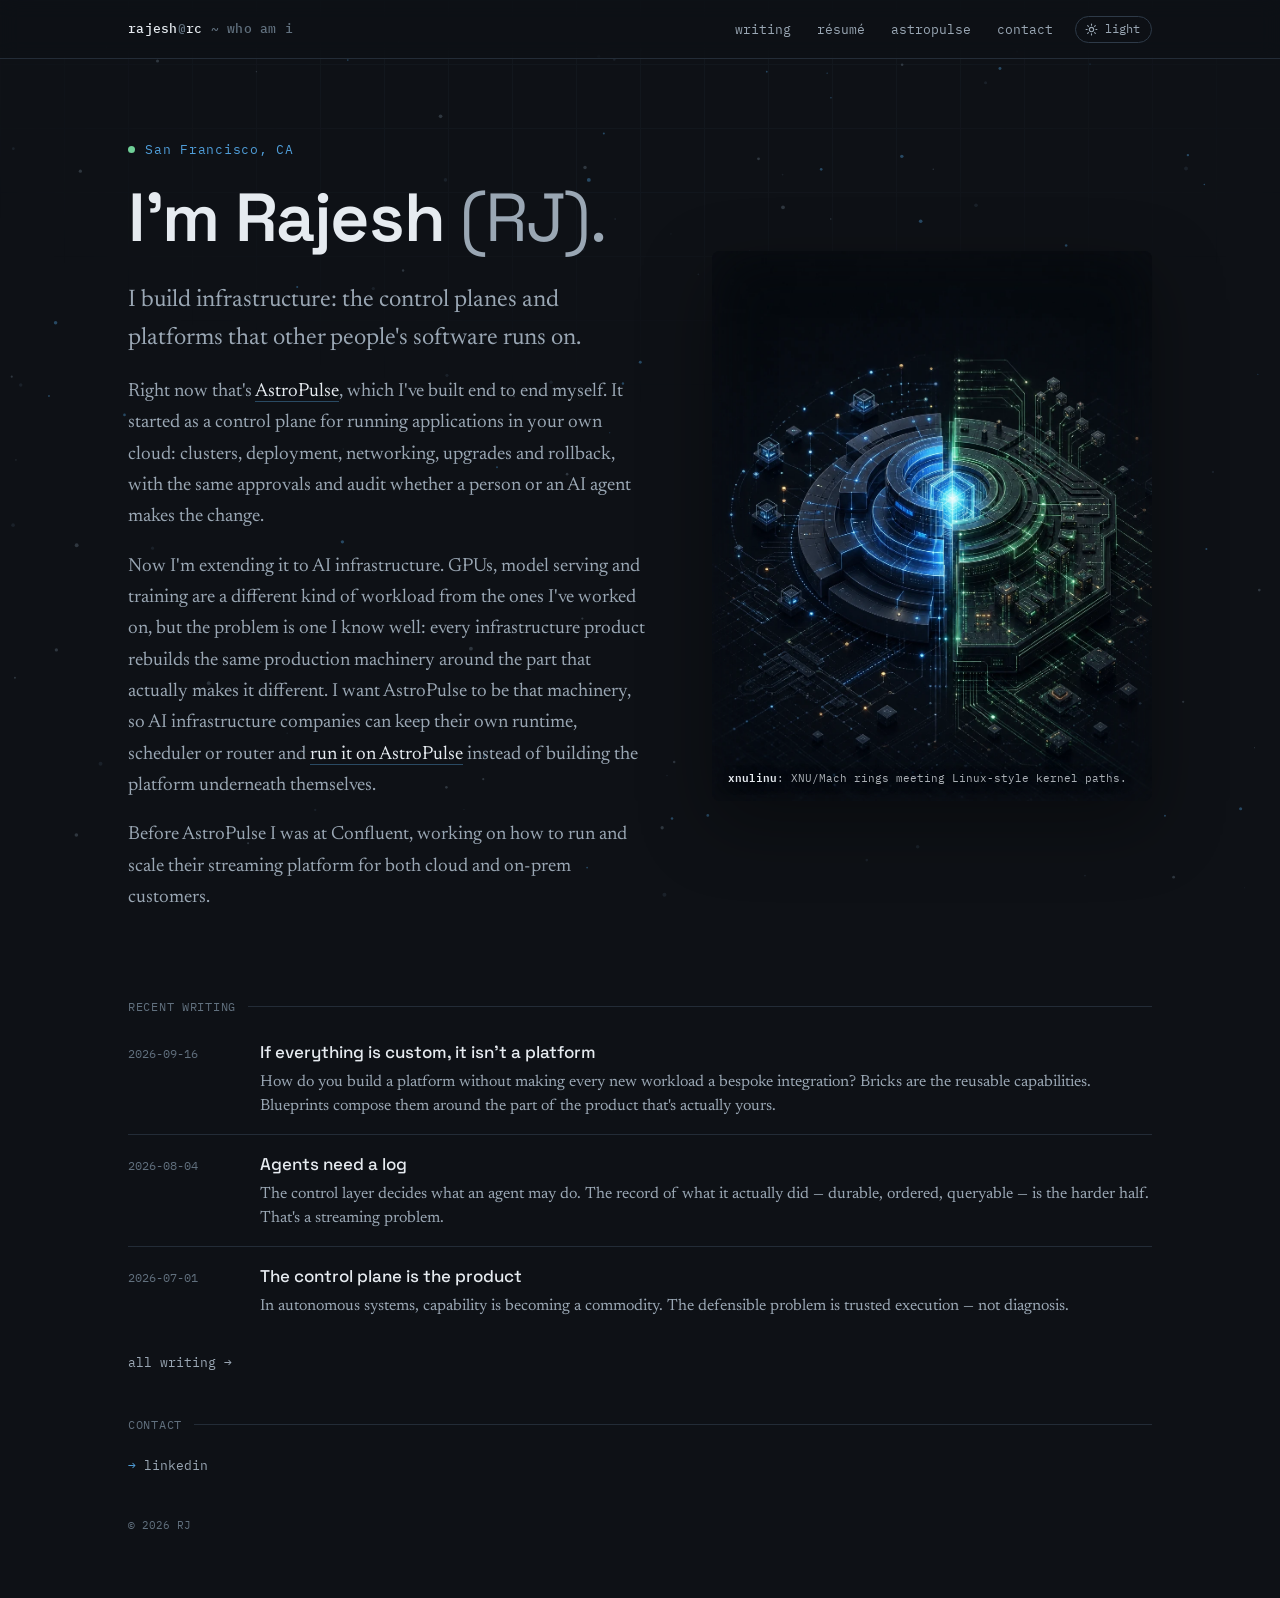
==== commit f586dc97: "Light theme, personal home page, and a better blog reading view - Theme: light palette + header togg" ====
--- a/index.html
+++ b/index.html
@@ -4,14 +4,16 @@
 <meta charset="UTF-8" />
 <meta name="viewport" content="width=device-width, initial-scale=1.0" />
 <title>RJ — Who am I</title>
-<meta name="description" content="I'm Rajesh — I build systems you can trust to act when failure isn't an option. 16 years on control planes: from a microkernel OS written for fun, to the Confluent Kubernetes Operator, to AstroPulse, where AI acts in production safely." />
+<meta name="description" content="Rajesh (RJ) builds infrastructure: control planes and platforms. Founder of AstroPulse; previously Confluent." />
 <meta property="og:title" content="RJ — Who am I" />
-<meta property="og:description" content="I build systems you can trust to act when failure isn't an option. From a microkernel OS to the Confluent Kubernetes Operator to AstroPulse." />
+<meta property="og:description" content="Rajesh (RJ) builds infrastructure: control planes and platforms. Founder of AstroPulse; previously Confluent." />
 <meta property="og:type" content="website" />
 <link rel="icon" href="favicon.svg" type="image/svg+xml" />
 <link rel="preconnect" href="https://fonts.googleapis.com" />
 <link rel="preconnect" href="https://fonts.gstatic.com" crossorigin />
 <link href="https://fonts.googleapis.com/css2?family=Space+Grotesk:wght@400;500;600;700&family=IBM+Plex+Mono:wght@400;500;600&family=Newsreader:opsz,wght@6..72,400;6..72,500&display=swap" rel="stylesheet" />
+<link rel="stylesheet" href="theme.css?v=8318f185" />
+<script src="theme.js?v=8318f185"></script>
 <style>
   :root {
     --bg: #0E1116;
@@ -25,6 +27,9 @@
     --accent: #4F9DD8;
     --accent-dim: #2A4A63;
     --signal: #6FCF97;
+    --header-bg: rgba(14,17,22,0.78);
+    --shadow: rgba(0, 0, 0, 0.34);
+    --selection-ink: #fff;
     --warn: #D8A14F;
     --display: 'Space Grotesk', sans-serif;
     --mono: 'IBM Plex Mono', monospace;
@@ -49,7 +54,7 @@
     overflow-x: hidden;
   }
 
-  ::selection { background: var(--accent-dim); color: #fff; }
+  ::selection { background: var(--accent-dim); color: var(--selection-ink); }
   a { color: inherit; text-decoration: none; }
   .wrap { max-width: 1080px; margin: 0 auto; padding: 0 28px; }
 
@@ -76,7 +81,7 @@
   header.top {
     position: sticky; top: 0; z-index: 50;
     backdrop-filter: blur(10px);
-    background: rgba(14,17,22,0.78);
+    background: var(--header-bg);
     border-bottom: 1px solid var(--line);
   }
   .top-inner { display: flex; align-items: center; justify-content: space-between; height: 58px; max-width: 1080px; margin: 0 auto; padding: 0 28px; }
@@ -112,7 +117,12 @@
     font-family: var(--serif); font-size: clamp(19px, 2.6vw, 24px); line-height: 1.6;
     color: var(--ink-dim); max-width: 640px;
   }
-  .hero-lede strong { color: var(--ink); font-weight: 500; }
+  .hero-body {
+    font-family: var(--serif); font-size: clamp(17px, 2vw, 19px); line-height: 1.65;
+    color: var(--ink-dim); max-width: 600px; margin-top: 18px;
+  }
+  .hero-lede a, .hero-body a { color: var(--ink); border-bottom: 1px solid var(--accent-dim); transition: border-color .15s; }
+  .hero-lede a:hover, .hero-body a:hover { border-color: var(--accent); }
   .hero-visual {
     position: relative;
     width: 100%;
@@ -121,7 +131,7 @@
     border-radius: 8px;
     overflow: hidden;
     background: var(--panel);
-    box-shadow: 0 24px 70px rgba(0, 0, 0, 0.34);
+    box-shadow: 0 24px 70px var(--shadow);
   }
   .hero-visual img {
     display: block;
@@ -162,7 +172,7 @@
     color: rgba(230, 235, 240, 0.74);
     text-shadow: 0 1px 12px rgba(0, 0, 0, 0.8);
   }
-  .hero-legend b { color: var(--ink); font-weight: 600; }
+  .hero-legend b { color: #E6EBF0; font-weight: 600; } /* sits on the image, not the page */
   .kernel-signal {
     position: absolute;
     border: 1px solid rgba(111, 207, 151, 0.35);
@@ -204,61 +214,32 @@
     }
   }
 
-  /* prose story */
-  section.story { position: relative; z-index: 1; padding: 28px 0 8px; }
-  .story p {
-    font-family: var(--serif); font-size: clamp(18px, 2.2vw, 21px); line-height: 1.7;
-    color: var(--ink-dim); margin-bottom: 26px;
-  }
-  .story p strong { color: var(--ink); font-weight: 500; }
-  .story p a { color: var(--accent); border-bottom: 1px solid var(--accent-dim); transition: border-color .15s; }
-  .story p a:hover { border-color: var(--accent); }
-
   .sec-label {
     font-family: var(--mono); font-size: 12px; color: var(--ink-faint);
     letter-spacing: 0.06em; text-transform: uppercase; margin: 56px 0 22px;
     display: flex; align-items: center; gap: 12px;
   }
+  footer.foot .sec-label { margin-top: 40px; }
   .sec-label::after { content: ""; flex: 1; height: 1px; background: var(--line); }
 
-  /* the thread — pulled out, mono, like a system invariant */
-  .thread {
-    border: 1px solid var(--line); border-left: 2px solid var(--accent);
-    background: var(--panel); border-radius: 8px; padding: 24px 26px; margin: 8px 0 8px;
-  }
-  .thread .k { font-family: var(--mono); font-size: 11px; color: var(--ink-faint); letter-spacing: .06em; margin-bottom: 10px; }
-  .thread p { font-family: var(--display); font-size: clamp(17px, 2.2vw, 20px); line-height: 1.55; color: var(--ink); max-width: none; margin: 0; }
-  .thread p em { color: var(--accent); font-style: normal; }
-
-  /* timeline chips */
-  .arc { display: flex; flex-direction: column; gap: 0; margin-top: 4px; }
-  .arc .step { display: grid; grid-template-columns: 130px 1fr; gap: 22px; padding: 16px 0; border-top: 1px solid var(--line); }
-  .arc .step:first-child { border-top: none; }
-  .arc .when { font-family: var(--mono); font-size: 12px; color: var(--ink-faint); padding-top: 2px; }
-  .arc .what { font-size: 15px; color: var(--ink-dim); line-height: 1.6; }
-  .arc .what b { color: var(--ink); font-weight: 600; }
-  .arc .what a { color: var(--accent); }
-  .arc .what a:hover { text-decoration: underline; }
-  @media (max-width: 600px){ .arc .step { grid-template-columns: 1fr; gap: 4px; } }
-
-  /* cards / links out */
-  .cards { display: grid; grid-template-columns: 1fr 1fr; gap: 12px; margin-top: 4px; }
-  .card {
-    border: 1px solid var(--line-bright); border-radius: 8px; background: var(--panel);
-    padding: 20px; transition: border-color .15s, transform .15s;
-    display: block;
-  }
-  .card:hover { border-color: var(--accent-dim); transform: translateY(-2px); }
-  .card .t { font-family: var(--display); font-weight: 600; font-size: 15px; color: var(--ink); display: flex; align-items: center; gap: 8px; }
-  .card .t .ar { color: var(--accent); font-family: var(--mono); }
-  .card .d { font-size: 13.5px; color: var(--ink-dim); margin-top: 8px; line-height: 1.55; }
-  @media (max-width: 560px){ .cards { grid-template-columns: 1fr; } }
+  /* recent writing — filled in by blog/build.py */
+  section.recent { position: relative; z-index: 1; }
+  .recent-list { display: flex; flex-direction: column; }
+  .recent-row { display: grid; grid-template-columns: 110px 1fr; column-gap: 22px; row-gap: 4px; align-items: baseline; padding: 16px 0; border-top: 1px solid var(--line); }
+  .recent-row:first-child { border-top: none; padding-top: 0; }
+  .recent-row .rr-date { font-family: var(--mono); font-size: 12px; color: var(--ink-faint); }
+  .recent-row .rr-title { font-size: 17px; font-weight: 500; color: var(--ink); transition: color .15s; }
+  .recent-row .rr-sum { grid-column: 2; font-family: var(--serif); font-size: 16px; color: var(--ink-dim); line-height: 1.5; }
+  .recent-row:hover .rr-title { color: var(--accent); }
+  .recent-all { display: inline-block; margin-top: 18px; font-family: var(--mono); font-size: 12.5px; color: var(--ink-dim); transition: color .15s; }
+  .recent-all:hover { color: var(--accent); }
+  @media (max-width: 600px) {
+    .recent-row { grid-template-columns: 1fr; }
+    .recent-row .rr-sum { grid-column: 1; }
+  }
 
   /* footer */
-  footer.foot { position: relative; z-index: 1; border-top: 1px solid var(--line); padding: 48px 0 64px; margin-top: 64px; }
-  .foot-grid { display: flex; justify-content: space-between; align-items: flex-end; flex-wrap: wrap; gap: 24px; }
-  .foot-cta { font-family: var(--display); font-weight: 600; font-size: clamp(22px, 4vw, 32px); letter-spacing: -0.01em; line-height: 1.12; }
-  .foot-cta .soft { color: var(--ink-dim); font-weight: 400; }
+  footer.foot { position: relative; z-index: 1; padding: 0 0 64px; margin-top: 32px; }
   .foot-links { display: flex; flex-direction: column; gap: 8px; }
   .foot-links a { font-family: var(--mono); font-size: 13px; color: var(--ink-dim); transition: .15s; display: inline-flex; gap: 8px; align-items: center; }
   .foot-links a:hover { color: var(--accent); }
@@ -280,12 +261,19 @@
 <header class="top">
   <div class="top-inner">
     <div class="brand"><a href="index.html" title="Home">rajesh<span class="dim">@</span>rc</a><span class="dim brand-suf"> ~ who am i</span></div>
-    <nav class="links">
-      <a href="blog/index.html" title="Read my writing">writing</a>
-      <a href="resume.html" title="My résumé">résumé</a>
-      <a href="https://astropulse.io" target="_blank" rel="noopener" title="AstroPulse — what I'm building">astropulse</a>
-      <a href="#contact" title="Get in touch">contact</a>
-    </nav>
+    <div class="top-actions">
+      <nav class="links">
+        <a href="blog/index.html" title="Read my writing">writing</a>
+        <a href="resume.html" title="My résumé">résumé</a>
+        <a href="https://astropulse.io" target="_blank" rel="noopener" title="AstroPulse — what I'm building">astropulse</a>
+        <a href="#contact" title="Get in touch">contact</a>
+      </nav>
+      <button class="theme-toggle" type="button" title="Switch theme" aria-label="Switch theme">
+        <svg class="tt-sun" viewBox="0 0 24 24" fill="none" stroke="currentColor" stroke-width="2" stroke-linecap="round" aria-hidden="true"><circle cx="12" cy="12" r="4"/><path d="M12 2v2M12 20v2M4.9 4.9l1.4 1.4M17.7 17.7l1.4 1.4M2 12h2M20 12h2M4.9 19.1l1.4-1.4M17.7 6.3l1.4-1.4"/></svg>
+        <svg class="tt-moon" viewBox="0 0 24 24" fill="none" stroke="currentColor" stroke-width="2" stroke-linecap="round" stroke-linejoin="round" aria-hidden="true"><path d="M21 12.8A9 9 0 1 1 11.2 3a7 7 0 0 0 9.8 9.8z"/></svg>
+        <span class="tt-label">light</span>
+      </button>
+    </div>
   </div>
 </header>
 
@@ -294,12 +282,28 @@
   <section class="hero">
     <div class="wrap hero-wrap">
       <div class="hero-copy">
-        <div class="eyebrow reveal"><span class="dot"></span> San Francisco, CA · founder of AstroPulse</div>
+        <div class="eyebrow reveal"><span class="dot"></span> San Francisco, CA</div>
         <h1 class="hero-title reveal">I'm Rajesh <span class="soft">(RJ).</span></h1>
         <p class="hero-lede reveal">
-          I've spent my whole career on one question: <strong>how do you make a system dependable enough
-          to trust it in production</strong> — running on its own, where being wrong has real consequences?
-          I keep chasing that question into harder places, each with a bigger blast radius than the last.
+          I build infrastructure: the control planes and platforms that other people's software runs on.
+        </p>
+        <p class="hero-body reveal">
+          Right now that's <a href="https://astropulse.io" target="_blank" rel="noopener" title="AstroPulse">AstroPulse</a>, which I've built
+          end to end myself. It started as a control plane for running applications in your own cloud: clusters,
+          deployment, networking, upgrades and rollback, with the same approvals and audit whether a person or an AI
+          agent makes the change.
+        </p>
+        <p class="hero-body reveal">
+          Now I'm extending it to AI infrastructure. GPUs, model serving and training are a different kind of
+          workload from the ones I've worked on, but the problem is one I know well: every infrastructure
+          product rebuilds the same production machinery around the part that actually makes it different.
+          I want AstroPulse to be that machinery, so AI infrastructure companies can keep their own runtime, scheduler
+          or router and <a href="blog/2026-09-16-if-everything-is-custom-it-isnt-a-platform.html" title="If everything is custom, it isn't a platform">run it on AstroPulse</a>
+          instead of building the platform underneath themselves.
+        </p>
+        <p class="hero-body reveal">
+          Before AstroPulse I was at Confluent, working on how to run and scale their streaming platform
+          for both cloud and on-prem customers.
         </p>
       </div>
       <figure class="hero-visual reveal">
@@ -311,75 +315,30 @@
     </div>
   </section>
 
-  <!-- STORY -->
-  <section class="story">
+  <!-- RECENT WRITING -->
+  <section class="recent">
     <div class="wrap">
-      <p class="reveal">
-        It started with <strong>systems from first principles</strong>. As a student I wrote an operating
-        system from scratch — a microkernel with its own scheduler, IPC, and memory manager (ManriX) —
-        because I wanted to understand how a computer <em>really</em> works, all the way down. I never lost
-        that instinct: I'd rather understand the bottom of the stack than the top of the hype.
-      </p>
-      <p class="reveal">
-        That became <strong>dependable platforms at scale</strong>: an <strong>IoT SaaS</strong> connecting
-        millions of devices, a <strong>financial-grade PaaS</strong> where downtime was not acceptable,
-        and a <strong>data streaming platform</strong> where I worked on control planes for Kafka across
-        thousands of clusters — plus a secure runtime for <strong>trusted and untrusted workloads</strong>
-        on shared infrastructure.
-      </p>
-      <p class="reveal">
-        Now I'm working on <strong>safe production action</strong>: how does an AI agent do more than
-        diagnose? How does it act, with every step <strong>scoped, approved, audited, and reversible</strong>?
-      </p>
-
-      <!-- THE THREAD -->
-      <div class="sec-label reveal">the thread</div>
-      <div class="thread reveal">
-        <div class="k">// the invariant under everything I've built</div>
-        <p>Intent should never reach production unchecked. <em>Validate it. Gate the dangerous parts. Make it reversible.</em> Whether it's an operator reconciling a cluster or an AI fixing an incident — that's the shape of every system I trust.</p>
+      <div class="sec-label reveal">recent writing</div>
+      <div class="recent-list reveal">
+<!-- recent-posts:start (generated by blog/build.py — don't edit by hand) -->
+        <a class="recent-row" href="blog/2026-09-16-if-everything-is-custom-it-isnt-a-platform.html" title="If everything is custom, it isn&#x27;t a platform">
+          <span class="rr-date">2026-09-16</span>
+          <span class="rr-title">If everything is custom, it isn&#x27;t a platform</span>
+          <span class="rr-sum">How do you build a platform without making every new workload a bespoke integration? Bricks are the reusable capabilities. Blueprints compose them around the part of the product that&#x27;s actually yours.</span>
+        </a>
+        <a class="recent-row" href="blog/2026-08-04-agents-need-a-log.html" title="Agents need a log">
+          <span class="rr-date">2026-08-04</span>
+          <span class="rr-title">Agents need a log</span>
+          <span class="rr-sum">The control layer decides what an agent may do. The record of what it actually did — durable, ordered, queryable — is the harder half. That&#x27;s a streaming problem.</span>
+        </a>
+        <a class="recent-row" href="blog/2026-07-01-the-control-plane-is-the-product.html" title="The control plane is the product">
+          <span class="rr-date">2026-07-01</span>
+          <span class="rr-title">The control plane is the product</span>
+          <span class="rr-sum">In autonomous systems, capability is becoming a commodity. The defensible problem is trusted execution — not diagnosis.</span>
+        </a>
+<!-- recent-posts:end -->
       </div>
-
-      <!-- THE ARC -->
-      <div class="sec-label reveal">the short arc</div>
-      <div class="arc reveal">
-        <div class="step">
-          <div class="when">~2001–2005</div>
-          <div class="what"><b>Systems from first principles.</b> A microkernel OS, a filesystem reader, IEEE papers on fault-tolerant networking.</div>
-        </div>
-        <div class="step">
-          <div class="when">2010–2018</div>
-          <div class="what"><b>Dependable platforms at scale.</b> IoT SaaS, financial-grade PaaS, self-healing infrastructure, and production reliability.</div>
-        </div>
-        <div class="step">
-          <div class="when">2018–2024</div>
-          <div class="what"><b>Data streaming platform.</b> Control planes for Kafka across 5,000+ clusters, an on-prem platform, and a secure runtime for trusted and untrusted workloads.</div>
-        </div>
-        <div class="step">
-          <div class="when">2024–now</div>
-          <div class="what"><b>Safe production action.</b> Governed execution for AI acting in production, with scope, approval, audit, and rollback.</div>
-        </div>
-      </div>
-
-      <!-- WHERE TO GO -->
-      <div class="sec-label reveal">if you want more</div>
-      <div class="cards reveal">
-        <a class="card" href="blog/index.html" title="Read my writing">
-          <div class="t"><span class="ar">→</span> Writing</div>
-          <div class="d">Where I think out loud about control planes, reliability, and AI in production.</div>
-        </a>
-        <a class="card" href="resume.html" title="My résumé">
-          <div class="t"><span class="ar">→</span> Résumé</div>
-          <div class="d">The detailed version: roles, patents, and the systems behind each one.</div>
-        </a>
-        <a class="card" href="https://astropulse.io" target="_blank" rel="noopener" title="AstroPulse — what I'm building">
-          <div class="t"><span class="ar">↗</span> AstroPulse</div>
-          <div class="d">What I'm building now — governed execution for AI in production.</div>
-        </a>
-        <a class="card" href="https://www.linkedin.com/in/rbikram/" target="_blank" rel="noopener" title="Connect on LinkedIn">
-          <div class="t"><span class="ar">↗</span> LinkedIn</div>
-          <div class="d">linkedin.com/in/rbikram — for the professional back-and-forth.</div>
-        </a>
-      </div>
+      <a class="recent-all reveal" href="blog/index.html" title="All writing">all writing →</a>
     </div>
   </section>
 </main>
@@ -387,16 +346,9 @@
 <!-- CONTACT / FOOTER -->
 <footer class="foot" id="contact">
   <div class="wrap">
-    <div class="foot-grid">
-      <div class="foot-cta reveal">
-        Building systems you can<br /><span class="soft">trust to act in production.</span>
-      </div>
-      <div class="foot-links reveal">
-        <a class="email-link" data-u="rajesh.rc" data-d="gmail.com" href="#" title="Email me"><span class="ar">→</span> email</a>
-        <a href="blog/index.html" title="Read my writing"><span class="ar">→</span> writing</a>
-        <a href="resume.html" title="My résumé"><span class="ar">→</span> résumé</a>
-        <a href="https://astropulse.io" target="_blank" rel="noopener" title="AstroPulse — what I'm building"><span class="ar">→</span> astropulse.io</a>
-      </div>
+    <div class="sec-label reveal">contact</div>
+    <div class="foot-links reveal">
+      <a href="https://www.linkedin.com/in/rbikram/" target="_blank" rel="noopener" title="Connect on LinkedIn"><span class="ar">→</span> linkedin</a>
     </div>
     <div class="foot-base">
       <span>© <span class="year">2026</span> RJ</span>
@@ -408,12 +360,6 @@
   document.documentElement.classList.add('js');
   // copyright year, kept current automatically (HTML has a fallback for no-JS)
   document.querySelectorAll('.year').forEach((e) => { e.textContent = new Date().getFullYear(); });
-  // assemble email at runtime so it never appears in the page source (anti-scrape)
-  document.querySelectorAll('.email-link').forEach((a) => {
-    const addr = a.dataset.u + '@' + a.dataset.d;
-    a.setAttribute('href', 'mailto:' + addr);
-    a.setAttribute('aria-label', 'Email ' + addr);
-  });
   const io = new IntersectionObserver((entries) => {
     for (const e of entries) {
       if (e.isIntersecting) { e.target.classList.add('in'); io.unobserve(e.target); }
@@ -489,10 +435,20 @@
     }
   }
 
+  // particle palette comes from the theme tokens
+  function particleColors() {
+    const s = getComputedStyle(document.documentElement);
+    return ['--line-bright', '--accent', '--ink-faint'].map((v) => s.getPropertyValue(v).trim());
+  }
+  document.addEventListener('themechange', () => {
+    const colors = particleColors();
+    particles.forEach((p) => { p.color = colors[Math.floor(Math.random() * colors.length)]; });
+  });
+
   function init() {
     particles = [];
     const particleCount = Math.floor((canvas.width * canvas.height) / 9000);
-    const colors = ['#2E3A48', '#4F9DD8', '#61707E'];
+    const colors = particleColors();
     for (let i = 0; i < particleCount; i++) {
       let size = (Math.random() * 1.5) + 0.5;
       let x = (Math.random() * (innerWidth - size * 2) + size);
--- a/theme.css
+++ b/theme.css
@@ -0,0 +1,48 @@
+/* Theme: dark is the default, defined in each page's :root.
+   This file holds the light palette (token overrides only) and the header toggle. */
+
+:root { color-scheme: dark; }
+
+:root[data-theme="light"] {
+  color-scheme: light;
+  --bg: #F7F8FA;
+  --panel: #FFFFFF;
+  --panel-2: #EEF1F4;
+  --line: #E1E6EB;
+  --line-bright: #CDD5DD;
+  --ink: #11161C;
+  --ink-dim: #46515C;
+  --ink-faint: #6B7580;
+  --accent: #1F6FAE;
+  --accent-dim: #BCD5EA;
+  --signal: #2E9E62;
+  --warn: #B07820;
+  --header-bg: rgba(247, 248, 250, 0.82);
+  --shadow: rgba(16, 24, 40, 0.12);
+  --selection-ink: var(--ink);
+}
+:root[data-theme="light"] .grid-bg { opacity: 0.7; }
+
+.top-actions { display: flex; align-items: center; gap: 22px; }
+
+.theme-toggle {
+  display: inline-flex; align-items: center; gap: 7px;
+  font-family: var(--mono); font-size: 12px; line-height: 1; color: var(--ink-dim);
+  background: transparent; border: 1px solid var(--line-bright); border-radius: 999px;
+  padding: 6px 11px 6px 9px; cursor: pointer;
+  transition: color .15s, border-color .15s;
+}
+.theme-toggle:hover { color: var(--accent); border-color: var(--accent-dim); }
+.theme-toggle svg { width: 13px; height: 13px; display: block; }
+/* icon shows the theme you'd switch to */
+.theme-toggle .tt-moon, :root[data-theme="light"] .theme-toggle .tt-sun { display: none; }
+:root[data-theme="light"] .theme-toggle .tt-moon { display: block; }
+/* no JS → no data-theme → the button can't work, so don't show it */
+:root:not([data-theme]) .theme-toggle { display: none; }
+
+@media (max-width: 640px) {
+  .top-actions { gap: 14px; }
+  .theme-toggle { padding: 6px 8px; }
+  .theme-toggle .tt-label { display: none; }
+}
+@media print { .theme-toggle { display: none; } }
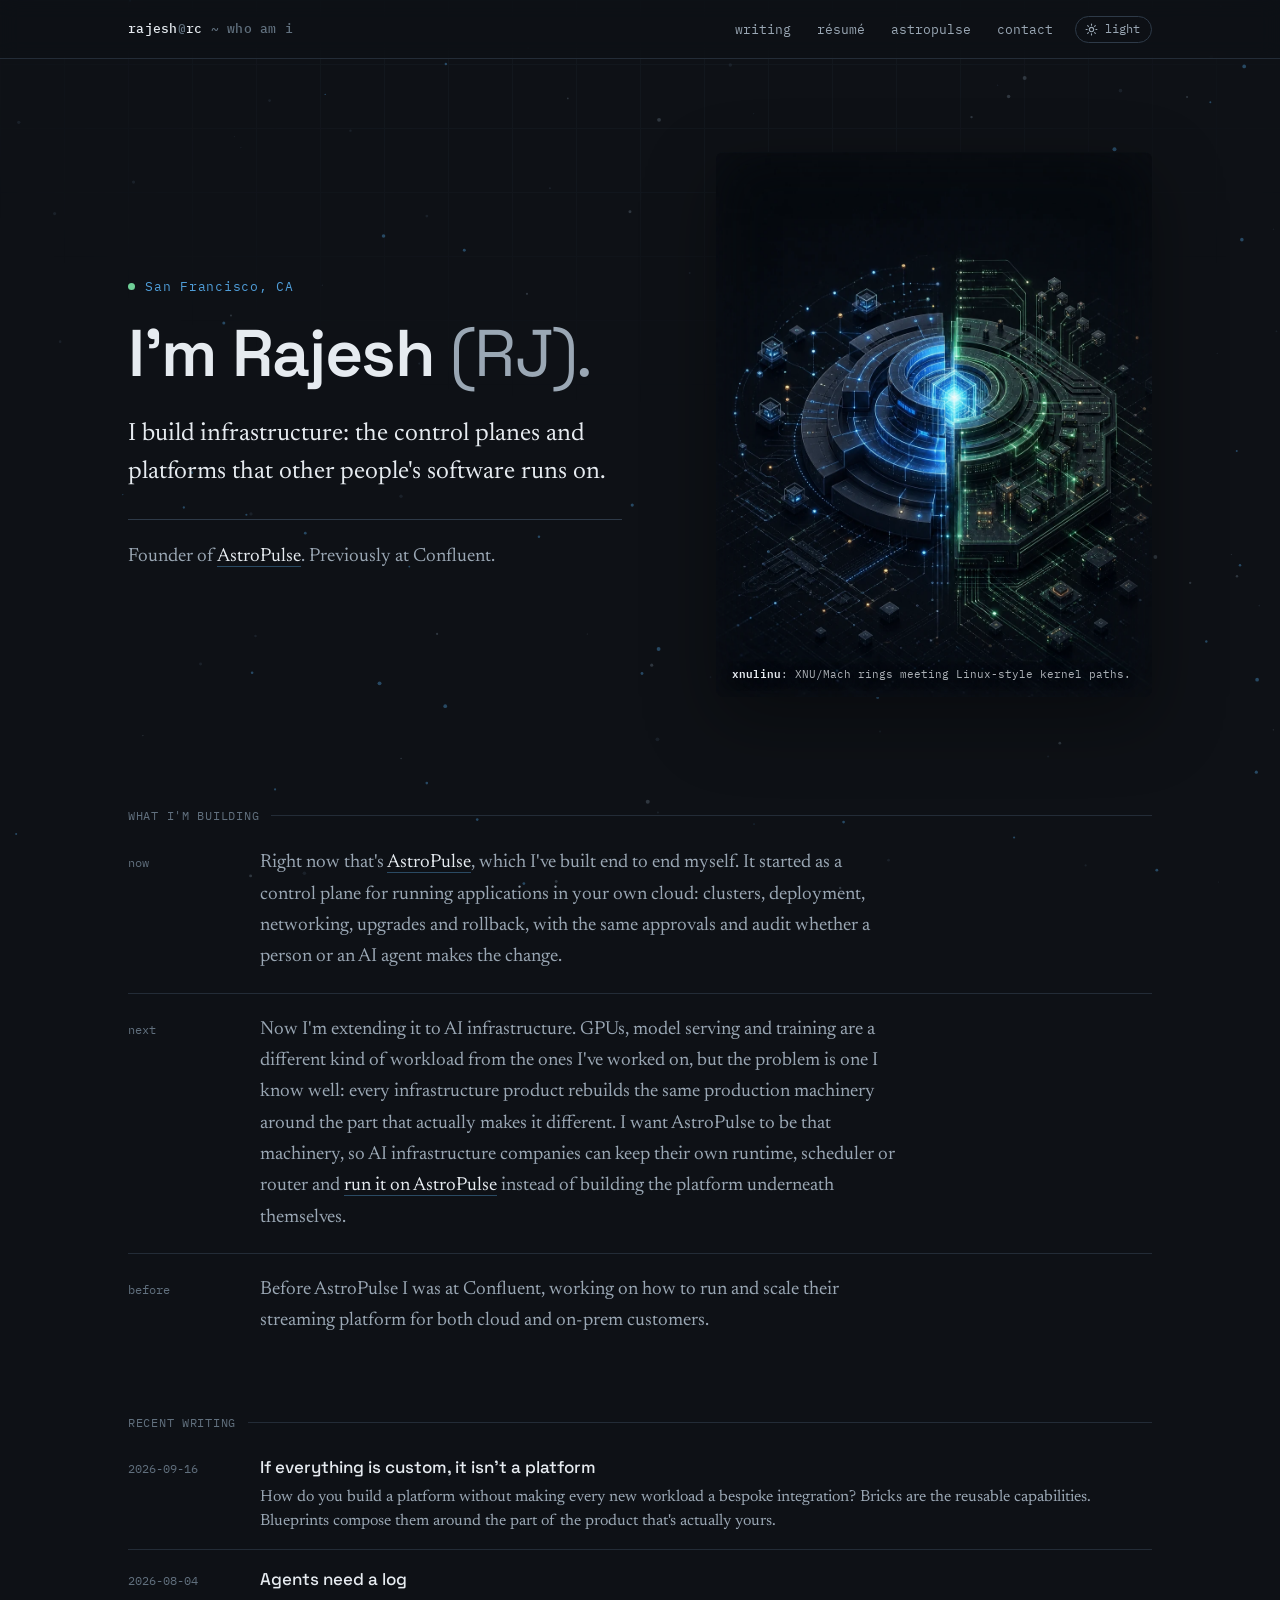
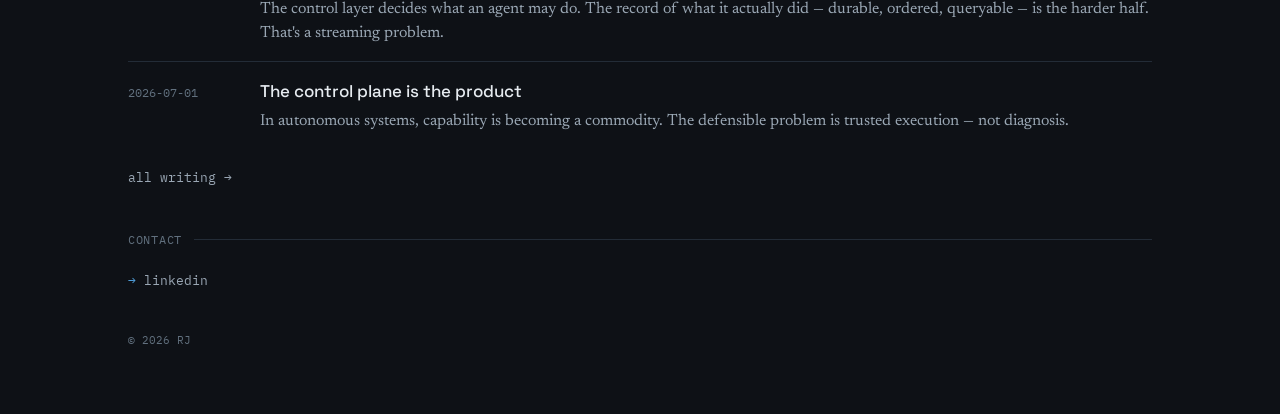
==== commit c8ae9833: "Clean up the home page first screen Keep the hero to name, one-line intro and where I am now, sized " ====
--- a/index.html
+++ b/index.html
@@ -92,8 +92,15 @@
   nav.links a:hover { color: var(--accent); }
   @media (max-width: 640px){ nav.links { gap: 16px; } nav.links a:nth-child(3){ display:none; } .brand-suf{ display:none; } }
 
-  /* hero */
-  section.hero { position: relative; z-index: 1; padding: 80px 0 28px; }
+  /* hero — the whole first screen, kept to who I am. It stops a little short of the
+     fold so the next section peeks in; the longer story lives there. */
+  section.hero {
+    position: relative; z-index: 1;
+    min-height: calc(100vh - 59px - 150px); min-height: calc(100svh - 59px - 150px);
+    display: flex; align-items: center;
+    padding: 56px 0 16px;
+  }
+  section.hero > .wrap { width: 100%; }
   .eyebrow {
     font-family: var(--mono); font-size: 12.5px; color: var(--accent);
     letter-spacing: 0.06em; margin-bottom: 24px; display: flex; align-items: center; gap: 10px;
@@ -103,29 +110,31 @@
 
   .hero-wrap {
     display: grid;
-    grid-template-columns: minmax(0, 520px) minmax(400px, 1fr);
-    gap: clamp(32px, 5vw, 64px);
+    grid-template-columns: minmax(0, 1.08fr) minmax(0, 0.92fr);
+    gap: clamp(32px, 6vw, 80px);
     align-items: center;
   }
   .hero-copy { min-width: 0; }
   h1.hero-title {
     font-family: var(--display); font-weight: 600; letter-spacing: -0.02em;
-    font-size: clamp(38px, 7vw, 68px); line-height: 1.03; margin-bottom: 28px;
+    font-size: clamp(40px, 5.6vw, 66px); line-height: 1; margin-bottom: 30px; white-space: nowrap;
   }
   h1.hero-title .soft { color: var(--ink-dim); font-weight: 400; }
   .hero-lede {
-    font-family: var(--serif); font-size: clamp(19px, 2.6vw, 24px); line-height: 1.6;
-    color: var(--ink-dim); max-width: 640px;
-  }
-  .hero-body {
-    font-family: var(--serif); font-size: clamp(17px, 2vw, 19px); line-height: 1.65;
-    color: var(--ink-dim); max-width: 600px; margin-top: 18px;
-  }
-  .hero-lede a, .hero-body a { color: var(--ink); border-bottom: 1px solid var(--accent-dim); transition: border-color .15s; }
-  .hero-lede a:hover, .hero-body a:hover { border-color: var(--accent); }
+    font-family: var(--serif); font-size: clamp(20px, 2.4vw, 25px); line-height: 1.5;
+    color: var(--ink); max-width: 30em;
+  }
+  .hero-where {
+    font-family: var(--serif); font-size: clamp(17px, 1.9vw, 19px); line-height: 1.6;
+    color: var(--ink-dim); max-width: 26em;
+    margin-top: 28px; padding-top: 22px; border-top: 1px solid var(--line-bright);
+  }
+  .hero-where a, .now-row a { color: var(--ink); border-bottom: 1px solid var(--accent-dim); transition: border-color .15s; }
+  .hero-where a:hover, .now-row a:hover { border-color: var(--accent); }
   .hero-visual {
     position: relative;
-    width: 100%;
+    /* never taller than the first screen (4:5 → width = 0.8 × height) */
+    width: min(100%, 480px, calc((100svh - 59px - 220px) * 0.8));
     margin-left: auto;
     aspect-ratio: 4 / 5;
     border-radius: 8px;
@@ -205,7 +214,9 @@
     72%, 100% { transform: scale(1.22); opacity: 0; }
   }
   @media (max-width: 880px) {
-    section.hero { padding-top: 74px; }
+    section.hero { min-height: 0; display: block; padding: 64px 0 8px; }
+    h1.hero-title { white-space: normal; }
+    .hero-wrap { row-gap: 44px; }
     .hero-wrap { grid-template-columns: 1fr; }
     .hero-visual {
       width: min(100%, 460px);
@@ -221,6 +232,16 @@
   }
   footer.foot .sec-label { margin-top: 40px; }
   .sec-label::after { content: ""; flex: 1; height: 1px; background: var(--line); }
+
+  /* what I'm building — a short timeline, same rhythm as the writing list */
+  section.now { position: relative; z-index: 1; }
+  .now-row { display: grid; grid-template-columns: 110px minmax(0, 40em); column-gap: 22px; align-items: baseline; padding: 20px 0; border-top: 1px solid var(--line); }
+  .now-row:first-child { border-top: none; padding-top: 0; }
+  .now-row .nr-when { font-family: var(--mono); font-size: 12px; color: var(--ink-faint); }
+  .now-row p { font-family: var(--serif); font-size: clamp(17px, 1.9vw, 19px); line-height: 1.65; color: var(--ink-dim); }
+  @media (max-width: 600px) {
+    .now-row { grid-template-columns: 1fr; row-gap: 6px; }
+  }
 
   /* recent writing — filled in by blog/build.py */
   section.recent { position: relative; z-index: 1; }
@@ -287,23 +308,9 @@
         <p class="hero-lede reveal">
           I build infrastructure: the control planes and platforms that other people's software runs on.
         </p>
-        <p class="hero-body reveal">
-          Right now that's <a href="https://astropulse.io" target="_blank" rel="noopener" title="AstroPulse">AstroPulse</a>, which I've built
-          end to end myself. It started as a control plane for running applications in your own cloud: clusters,
-          deployment, networking, upgrades and rollback, with the same approvals and audit whether a person or an AI
-          agent makes the change.
-        </p>
-        <p class="hero-body reveal">
-          Now I'm extending it to AI infrastructure. GPUs, model serving and training are a different kind of
-          workload from the ones I've worked on, but the problem is one I know well: every infrastructure
-          product rebuilds the same production machinery around the part that actually makes it different.
-          I want AstroPulse to be that machinery, so AI infrastructure companies can keep their own runtime, scheduler
-          or router and <a href="blog/2026-09-16-if-everything-is-custom-it-isnt-a-platform.html" title="If everything is custom, it isn't a platform">run it on AstroPulse</a>
-          instead of building the platform underneath themselves.
-        </p>
-        <p class="hero-body reveal">
-          Before AstroPulse I was at Confluent, working on how to run and scale their streaming platform
-          for both cloud and on-prem customers.
+        <p class="hero-where reveal">
+          Founder of <a href="https://astropulse.io" target="_blank" rel="noopener" title="AstroPulse">AstroPulse</a>.
+          Previously at Confluent.
         </p>
       </div>
       <figure class="hero-visual reveal">
@@ -312,6 +319,39 @@
         <span class="kernel-signal two"></span>
         <figcaption class="hero-legend"><b>xnulinu</b>: XNU/Mach rings meeting Linux-style kernel paths.</figcaption>
       </figure>
+    </div>
+  </section>
+
+  <!-- NOW -->
+  <section class="now">
+    <div class="wrap">
+      <div class="sec-label reveal">what i'm building</div>
+      <div class="now-list">
+        <div class="now-row reveal">
+          <span class="nr-when">now</span>
+          <p>
+          Right now that's <a href="https://astropulse.io" target="_blank" rel="noopener" title="AstroPulse">AstroPulse</a>, which I've built
+          end to end myself. It started as a control plane for running applications in your own cloud: clusters,
+          deployment, networking, upgrades and rollback, with the same approvals and audit whether a person or an AI
+          agent makes the change.</p>
+        </div>
+        <div class="now-row reveal">
+          <span class="nr-when">next</span>
+          <p>
+          Now I'm extending it to AI infrastructure. GPUs, model serving and training are a different kind of
+          workload from the ones I've worked on, but the problem is one I know well: every infrastructure
+          product rebuilds the same production machinery around the part that actually makes it different.
+          I want AstroPulse to be that machinery, so AI infrastructure companies can keep their own runtime, scheduler
+          or router and <a href="blog/2026-09-16-if-everything-is-custom-it-isnt-a-platform.html" title="If everything is custom, it isn't a platform">run it on AstroPulse</a>
+          instead of building the platform underneath themselves.</p>
+        </div>
+        <div class="now-row reveal">
+          <span class="nr-when">before</span>
+          <p>
+          Before AstroPulse I was at Confluent, working on how to run and scale their streaming platform
+          for both cloud and on-prem customers.</p>
+        </div>
+      </div>
     </div>
   </section>
 
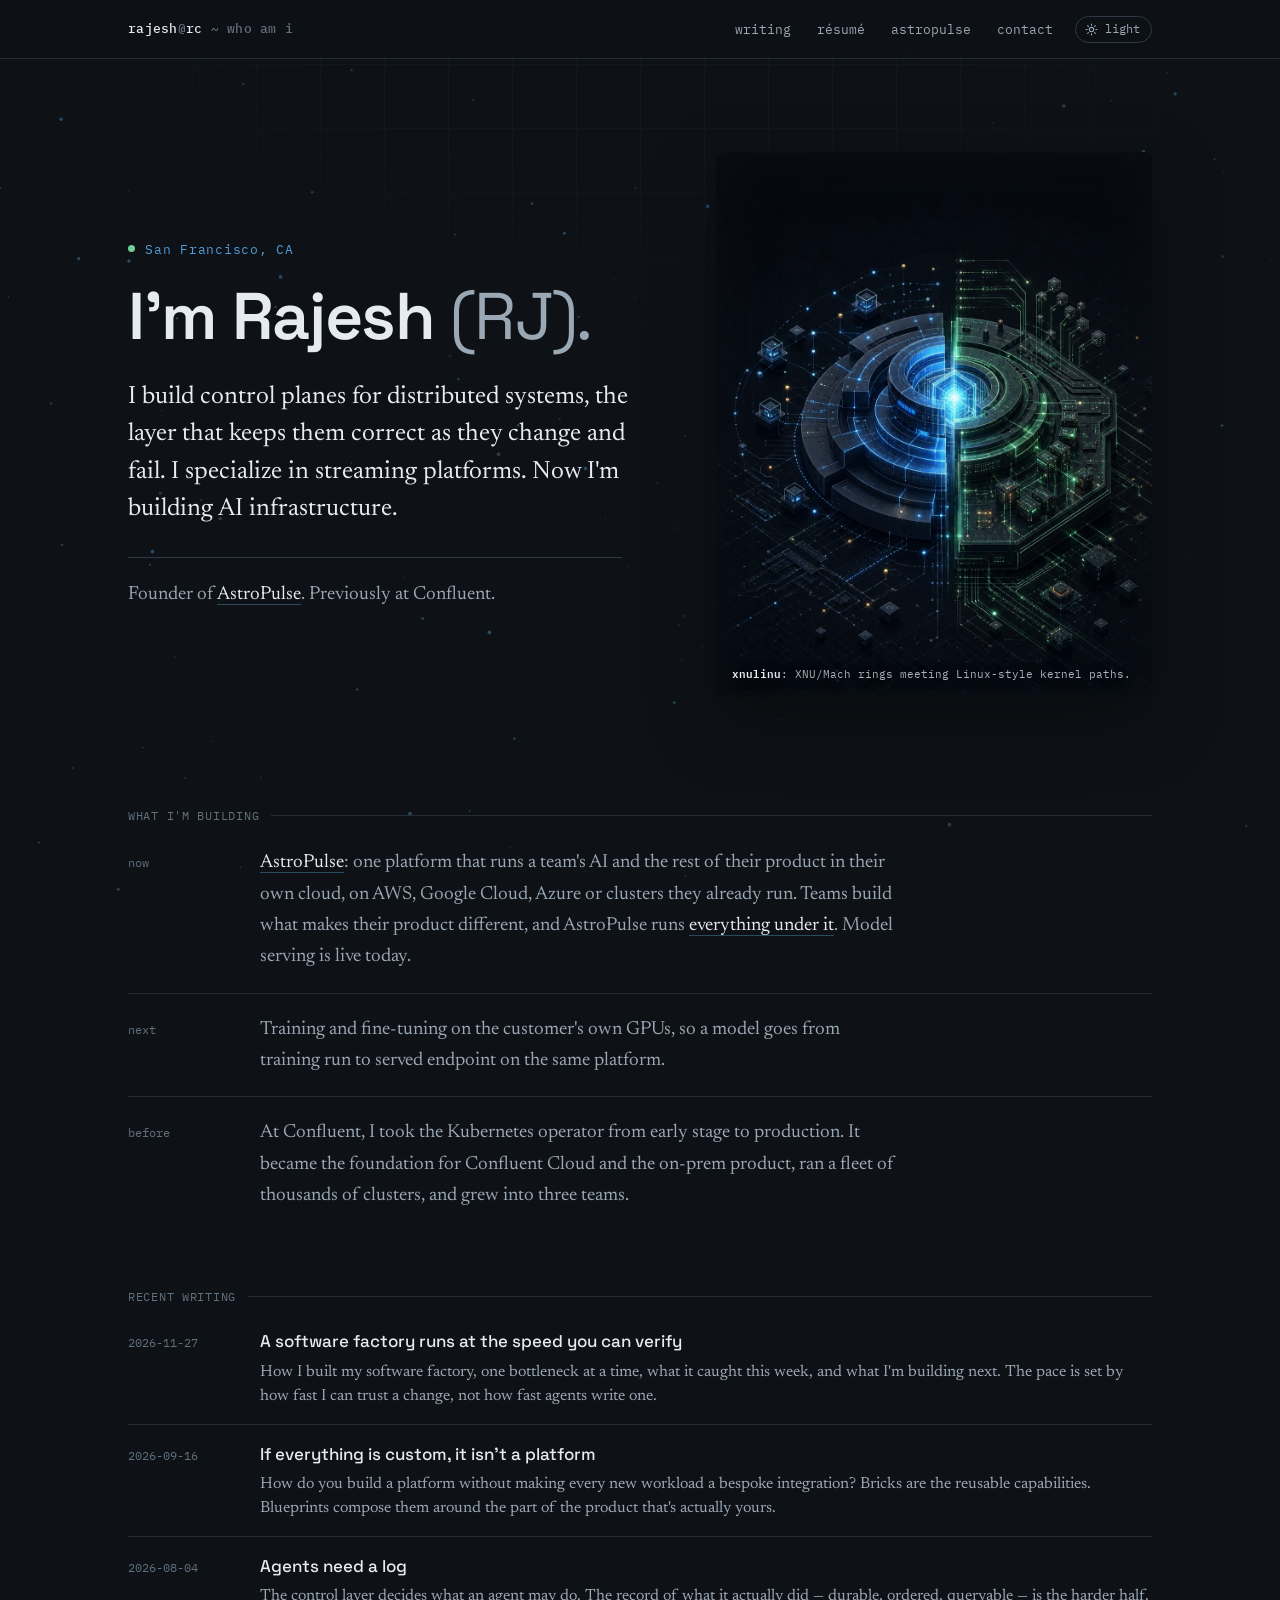
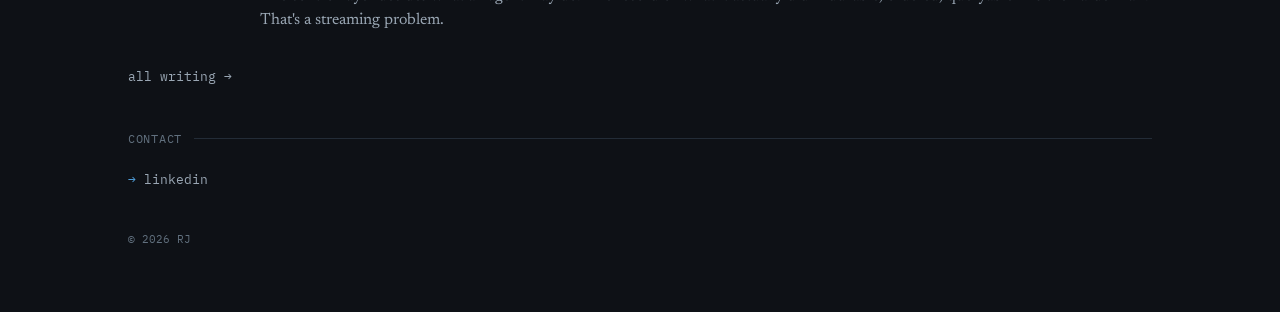
==== commit c344862f: "Refresh home page, résumé and blog - Home page: clearer intro and an up-to-date now / next / before." ====
--- a/index.html
+++ b/index.html
@@ -4,16 +4,18 @@
 <meta charset="UTF-8" />
 <meta name="viewport" content="width=device-width, initial-scale=1.0" />
 <title>RJ — Who am I</title>
-<meta name="description" content="Rajesh (RJ) builds infrastructure: control planes and platforms. Founder of AstroPulse; previously Confluent." />
+<meta name="description" content="Rajesh (RJ) builds control planes for distributed systems, specializing in streaming platforms, and is now building AI infrastructure. Founder of AstroPulse; previously Confluent." />
 <meta property="og:title" content="RJ — Who am I" />
-<meta property="og:description" content="Rajesh (RJ) builds infrastructure: control planes and platforms. Founder of AstroPulse; previously Confluent." />
+<meta property="og:description" content="Rajesh (RJ) builds control planes for distributed systems, specializing in streaming platforms, and is now building AI infrastructure. Founder of AstroPulse; previously Confluent." />
 <meta property="og:type" content="website" />
 <link rel="icon" href="favicon.svg" type="image/svg+xml" />
 <link rel="preconnect" href="https://fonts.googleapis.com" />
 <link rel="preconnect" href="https://fonts.gstatic.com" crossorigin />
 <link href="https://fonts.googleapis.com/css2?family=Space+Grotesk:wght@400;500;600;700&family=IBM+Plex+Mono:wght@400;500;600&family=Newsreader:opsz,wght@6..72,400;6..72,500&display=swap" rel="stylesheet" />
-<link rel="stylesheet" href="theme.css?v=8318f185" />
-<script src="theme.js?v=8318f185"></script>
+<!-- arrows (← → ↗) sit outside the latin subset; fetch just those glyphs so they don't fall back to a system face -->
+<link href="https://fonts.googleapis.com/css2?family=IBM+Plex+Mono:wght@400;500;600&family=Space+Grotesk:wght@400;500;600&text=%E2%86%90%E2%86%92%E2%86%97&display=swap" rel="stylesheet" />
+<link rel="stylesheet" href="theme.css?v=8cbba48a" />
+<script src="theme.js?v=8cbba48a"></script>
 <style>
   :root {
     --bg: #0E1116;
@@ -306,7 +308,8 @@
         <div class="eyebrow reveal"><span class="dot"></span> San Francisco, CA</div>
         <h1 class="hero-title reveal">I'm Rajesh <span class="soft">(RJ).</span></h1>
         <p class="hero-lede reveal">
-          I build infrastructure: the control planes and platforms that other people's software runs on.
+          I build control planes for distributed systems, the layer that keeps them correct as they change and fail.
+          I specialize in streaming platforms. Now I'm building AI infrastructure.
         </p>
         <p class="hero-where reveal">
           Founder of <a href="https://astropulse.io" target="_blank" rel="noopener" title="AstroPulse">AstroPulse</a>.
@@ -330,26 +333,22 @@
         <div class="now-row reveal">
           <span class="nr-when">now</span>
           <p>
-          Right now that's <a href="https://astropulse.io" target="_blank" rel="noopener" title="AstroPulse">AstroPulse</a>, which I've built
-          end to end myself. It started as a control plane for running applications in your own cloud: clusters,
-          deployment, networking, upgrades and rollback, with the same approvals and audit whether a person or an AI
-          agent makes the change.</p>
+          <a href="https://astropulse.io" target="_blank" rel="noopener" title="AstroPulse">AstroPulse</a>: one platform that runs a team's AI and the rest of their product in their own cloud,
+          on AWS, Google Cloud, Azure or clusters they already run. Teams build what makes their product different,
+          and AstroPulse runs <a href="blog/2026-09-16-if-everything-is-custom-it-isnt-a-platform.html" title="If everything is custom, it isn't a platform">everything under it</a>.
+          Model serving is live today.</p>
         </div>
         <div class="now-row reveal">
           <span class="nr-when">next</span>
           <p>
-          Now I'm extending it to AI infrastructure. GPUs, model serving and training are a different kind of
-          workload from the ones I've worked on, but the problem is one I know well: every infrastructure
-          product rebuilds the same production machinery around the part that actually makes it different.
-          I want AstroPulse to be that machinery, so AI infrastructure companies can keep their own runtime, scheduler
-          or router and <a href="blog/2026-09-16-if-everything-is-custom-it-isnt-a-platform.html" title="If everything is custom, it isn't a platform">run it on AstroPulse</a>
-          instead of building the platform underneath themselves.</p>
+          Training and fine-tuning on the customer's own GPUs, so a model goes from training run to served endpoint
+          on the same platform.</p>
         </div>
         <div class="now-row reveal">
           <span class="nr-when">before</span>
           <p>
-          Before AstroPulse I was at Confluent, working on how to run and scale their streaming platform
-          for both cloud and on-prem customers.</p>
+          At Confluent, I took the Kubernetes operator from early stage to production. It became the foundation
+          for Confluent Cloud and the on-prem product, ran a fleet of thousands of clusters, and grew into three teams.</p>
         </div>
       </div>
     </div>
@@ -361,6 +360,11 @@
       <div class="sec-label reveal">recent writing</div>
       <div class="recent-list reveal">
 <!-- recent-posts:start (generated by blog/build.py — don't edit by hand) -->
+        <a class="recent-row" href="blog/2026-11-27-ship-at-the-speed-you-can-verify.html" title="A software factory runs at the speed you can verify">
+          <span class="rr-date">2026-11-27</span>
+          <span class="rr-title">A software factory runs at the speed you can verify</span>
+          <span class="rr-sum">How I built my software factory, one bottleneck at a time, what it caught this week, and what I&#x27;m building next. The pace is set by how fast I can trust a change, not how fast agents write one.</span>
+        </a>
         <a class="recent-row" href="blog/2026-09-16-if-everything-is-custom-it-isnt-a-platform.html" title="If everything is custom, it isn&#x27;t a platform">
           <span class="rr-date">2026-09-16</span>
           <span class="rr-title">If everything is custom, it isn&#x27;t a platform</span>
@@ -370,11 +374,6 @@
           <span class="rr-date">2026-08-04</span>
           <span class="rr-title">Agents need a log</span>
           <span class="rr-sum">The control layer decides what an agent may do. The record of what it actually did — durable, ordered, queryable — is the harder half. That&#x27;s a streaming problem.</span>
-        </a>
-        <a class="recent-row" href="blog/2026-07-01-the-control-plane-is-the-product.html" title="The control plane is the product">
-          <span class="rr-date">2026-07-01</span>
-          <span class="rr-title">The control plane is the product</span>
-          <span class="rr-sum">In autonomous systems, capability is becoming a commodity. The defensible problem is trusted execution — not diagnosis.</span>
         </a>
 <!-- recent-posts:end -->
       </div>
--- a/theme.css
+++ b/theme.css
@@ -17,6 +17,8 @@
   --accent-dim: #BCD5EA;
   --signal: #2E9E62;
   --warn: #B07820;
+  --plate: #EDF0F3;
+  --card: #FFFFFF;
   --header-bg: rgba(247, 248, 250, 0.82);
   --shadow: rgba(16, 24, 40, 0.12);
   --selection-ink: var(--ink);
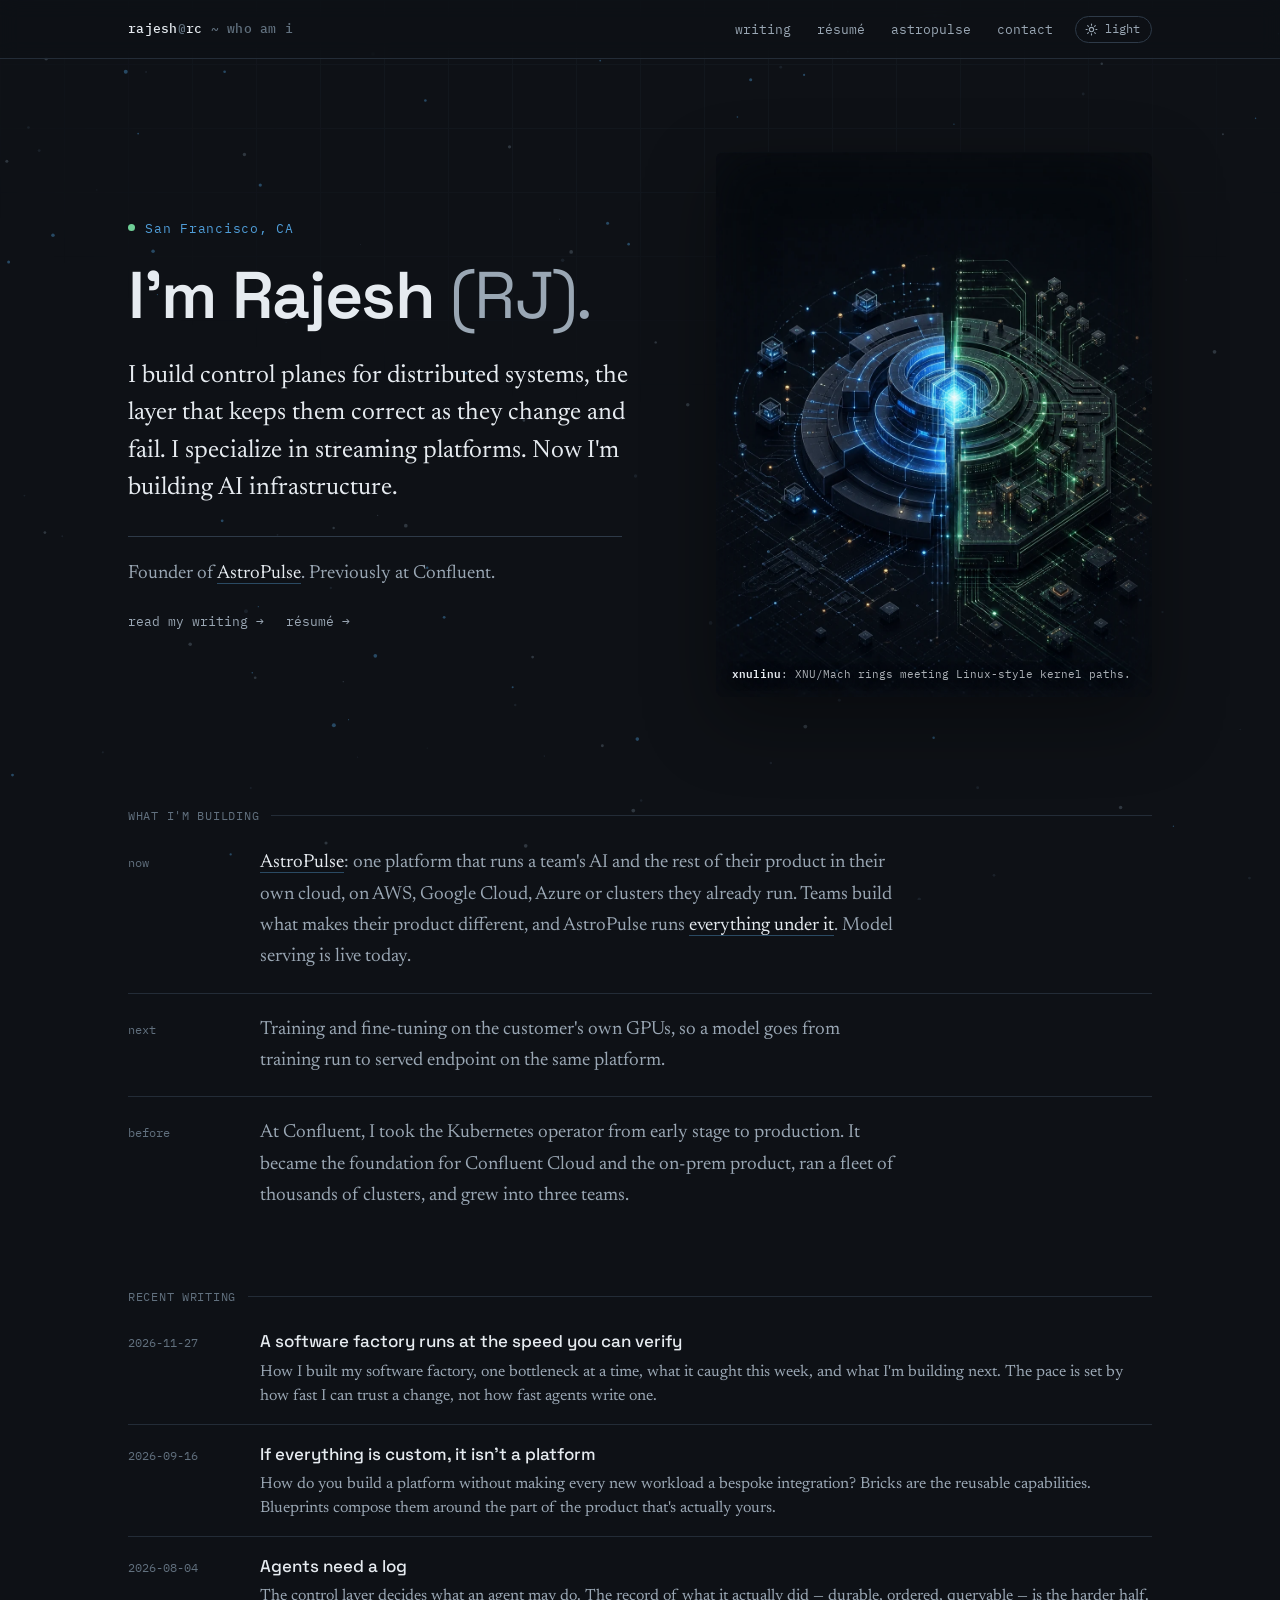
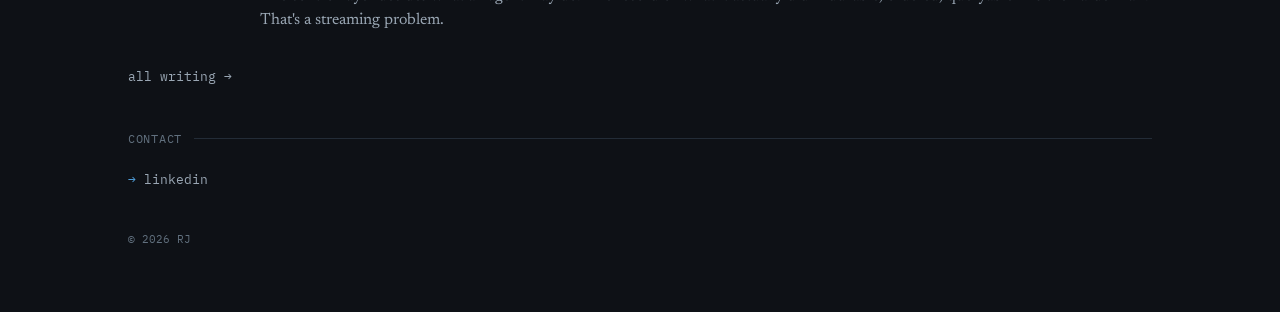
==== commit d7d5ae33: "Tighten the new post and add home page links - Post: explain lab isolation and batch verdicts, link " ====
--- a/index.html
+++ b/index.html
@@ -133,6 +133,9 @@
   }
   .hero-where a, .now-row a { color: var(--ink); border-bottom: 1px solid var(--accent-dim); transition: border-color .15s; }
   .hero-where a:hover, .now-row a:hover { border-color: var(--accent); }
+  .hero-actions { display: flex; flex-wrap: wrap; gap: 22px; margin-top: 22px; }
+  .hero-actions a { font-family: var(--mono); font-size: 12.5px; color: var(--ink-dim); transition: color .15s; }
+  .hero-actions a:hover { color: var(--accent); }
   .hero-visual {
     position: relative;
     /* never taller than the first screen (4:5 → width = 0.8 × height) */
@@ -315,6 +318,10 @@
           Founder of <a href="https://astropulse.io" target="_blank" rel="noopener" title="AstroPulse">AstroPulse</a>.
           Previously at Confluent.
         </p>
+        <div class="hero-actions reveal">
+          <a href="blog/index.html" title="Read my writing">read my writing →</a>
+          <a href="resume.html" title="My résumé">résumé →</a>
+        </div>
       </div>
       <figure class="hero-visual reveal">
         <img src="assets/xnulinu-hero-kernel.webp" width="1024" height="1536" alt="" fetchpriority="high" />
@@ -450,26 +457,25 @@
       ctx.fill();
     }
     update() {
-      let dx = mouse.x - this.x;
-      let dy = mouse.y - this.y;
-      let distance = Math.sqrt(dx * dx + dy * dy);
-      let forceDirX = dx / distance;
-      let forceDirY = dy / distance;
-      let maxDist = mouse.radius;
-      let force = (maxDist - distance) / maxDist;
       let dirX = this.dirX;
       let dirY = this.dirY;
 
-      if (distance < mouse.radius) {
-        dirX -= forceDirX * force * this.density * 0.1;
-        dirY -= forceDirY * force * this.density * 0.1;
+      if (mouse.x !== null && mouse.y !== null) {
+        const dx = mouse.x - this.x;
+        const dy = mouse.y - this.y;
+        const distance = Math.hypot(dx, dy);
+        if (distance > 0 && distance < mouse.radius) {
+          const force = (mouse.radius - distance) / mouse.radius;
+          dirX -= (dx / distance) * force * this.density * 0.1;
+          dirY -= (dy / distance) * force * this.density * 0.1;
+        }
       }
 
-      if (this.x > canvas.width || this.x < 0) { this.dirX = -this.dirX; }
-      if (this.y > canvas.height || this.y < 0) { this.dirY = -this.dirY; }
-      
-      this.x += this.dirX;
-      this.y += this.dirY;
+      if (this.x > canvas.width || this.x < 0) { this.dirX = -this.dirX; dirX = this.dirX; }
+      if (this.y > canvas.height || this.y < 0) { this.dirY = -this.dirY; dirY = this.dirY; }
+
+      this.x += dirX;
+      this.y += dirY;
       this.draw();
     }
   }
@@ -499,6 +505,15 @@
     }
   }
 
+  const reducedMotion = window.matchMedia('(prefers-reduced-motion: reduce)').matches;
+
+  function renderStatic() {
+    ctx.clearRect(0, 0, innerWidth, innerHeight);
+    for (let i = 0; i < particles.length; i++) {
+      particles[i].draw();
+    }
+  }
+
   function animate() {
     requestAnimationFrame(animate);
     ctx.clearRect(0, 0, innerWidth, innerHeight);
@@ -508,7 +523,11 @@
   }
 
   init();
-  animate();
+  if (reducedMotion) {
+    renderStatic();
+  } else {
+    animate();
+  }
 
   // Re-init on resize to adjust particle density
   let resizeTimer;
@@ -517,6 +536,7 @@
     resizeTimer = setTimeout(() => {
       resizeCanvas();
       init();
+      if (reducedMotion) renderStatic();
     }, 250);
   });
 </script>
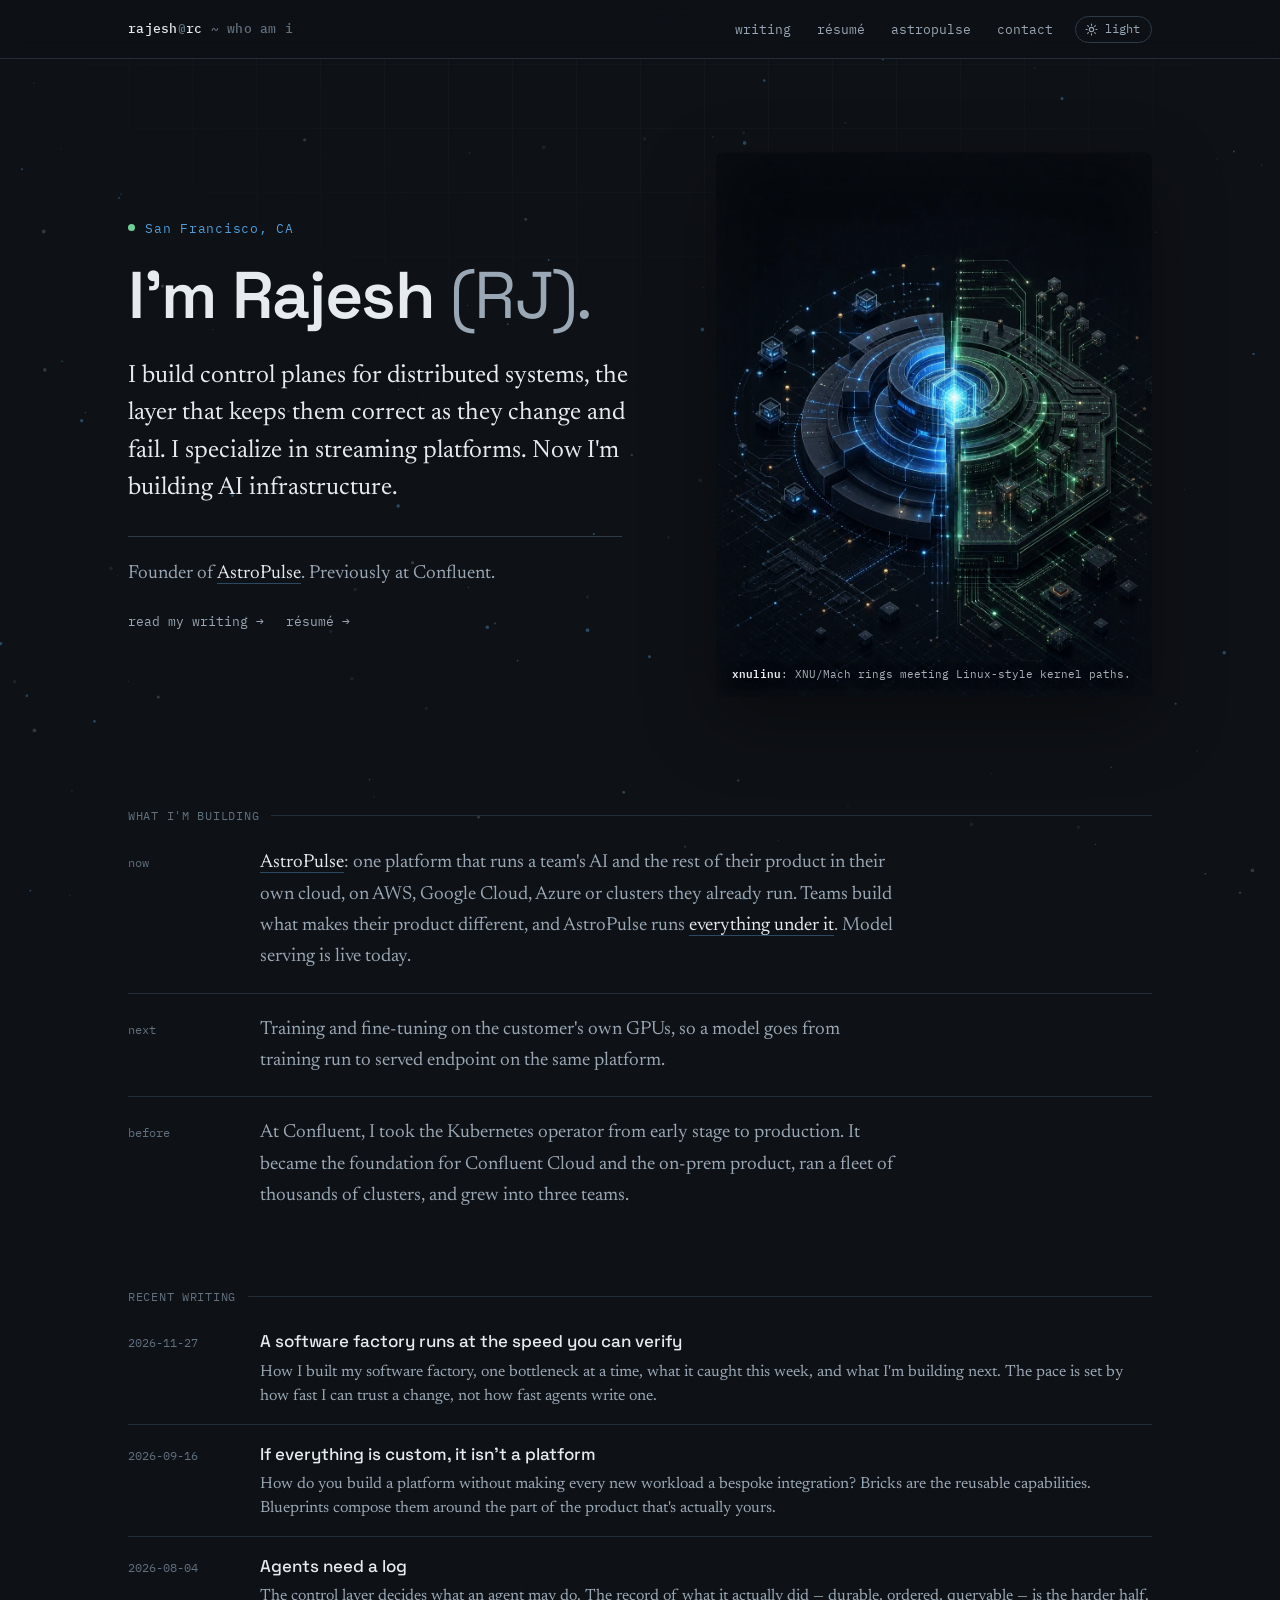
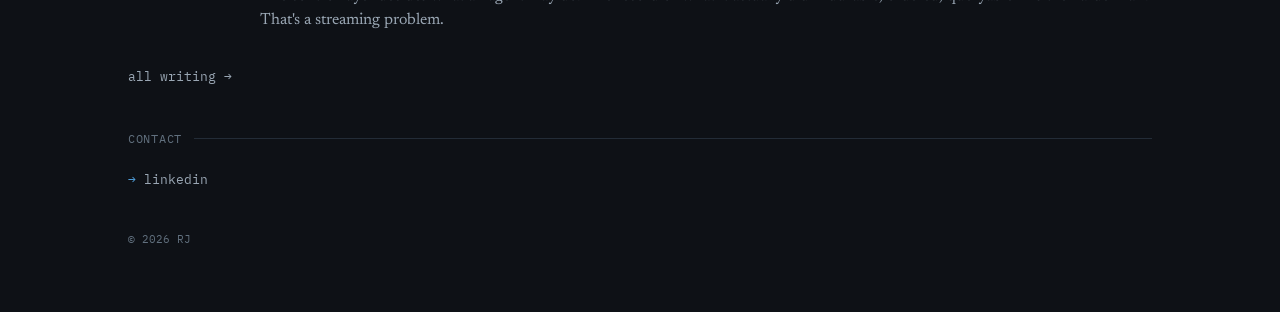
==== commit caaff1de: "Keep the header on one clean row at every width The brand and nav links no longer overlap or overflo" ====
--- a/index.html
+++ b/index.html
@@ -14,8 +14,8 @@
 <link href="https://fonts.googleapis.com/css2?family=Space+Grotesk:wght@400;500;600;700&family=IBM+Plex+Mono:wght@400;500;600&family=Newsreader:opsz,wght@6..72,400;6..72,500&display=swap" rel="stylesheet" />
 <!-- arrows (← → ↗) sit outside the latin subset; fetch just those glyphs so they don't fall back to a system face -->
 <link href="https://fonts.googleapis.com/css2?family=IBM+Plex+Mono:wght@400;500;600&family=Space+Grotesk:wght@400;500;600&text=%E2%86%90%E2%86%92%E2%86%97&display=swap" rel="stylesheet" />
-<link rel="stylesheet" href="theme.css?v=8cbba48a" />
-<script src="theme.js?v=8cbba48a"></script>
+<link rel="stylesheet" href="theme.css?v=f1ba9e9d" />
+<script src="theme.js?v=f1ba9e9d"></script>
 <style>
   :root {
     --bg: #0E1116;
@@ -86,13 +86,15 @@
     background: var(--header-bg);
     border-bottom: 1px solid var(--line);
   }
-  .top-inner { display: flex; align-items: center; justify-content: space-between; height: 58px; max-width: 1080px; margin: 0 auto; padding: 0 28px; }
+  .top-inner { display: flex; align-items: center; justify-content: space-between; gap: 24px; height: 58px; max-width: 1080px; margin: 0 auto; padding: 0 28px; }
   .brand { font-family: var(--mono); font-size: 13px; letter-spacing: 0.02em; color: var(--ink); font-weight: 500; white-space: nowrap; }
   .brand .dim { color: var(--ink-faint); }
   nav.links { display: flex; gap: 26px; }
-  nav.links a { font-family: var(--mono); font-size: 12.5px; color: var(--ink-dim); transition: color .15s; }
+  nav.links a { font-family: var(--mono); font-size: 12.5px; color: var(--ink-dim); white-space: nowrap; transition: color .15s; }
   nav.links a:hover { color: var(--accent); }
   @media (max-width: 640px){ nav.links { gap: 16px; } nav.links a:nth-child(3){ display:none; } .brand-suf{ display:none; } }
+  /* narrowest phones: contact is the last section of this page, so it drops out of the bar */
+  @media (max-width: 400px){ nav.links a:nth-child(4){ display:none; } }
 
   /* hero — the whole first screen, kept to who I am. It stops a little short of the
      fold so the next section peeks in; the longer story lives there. */
